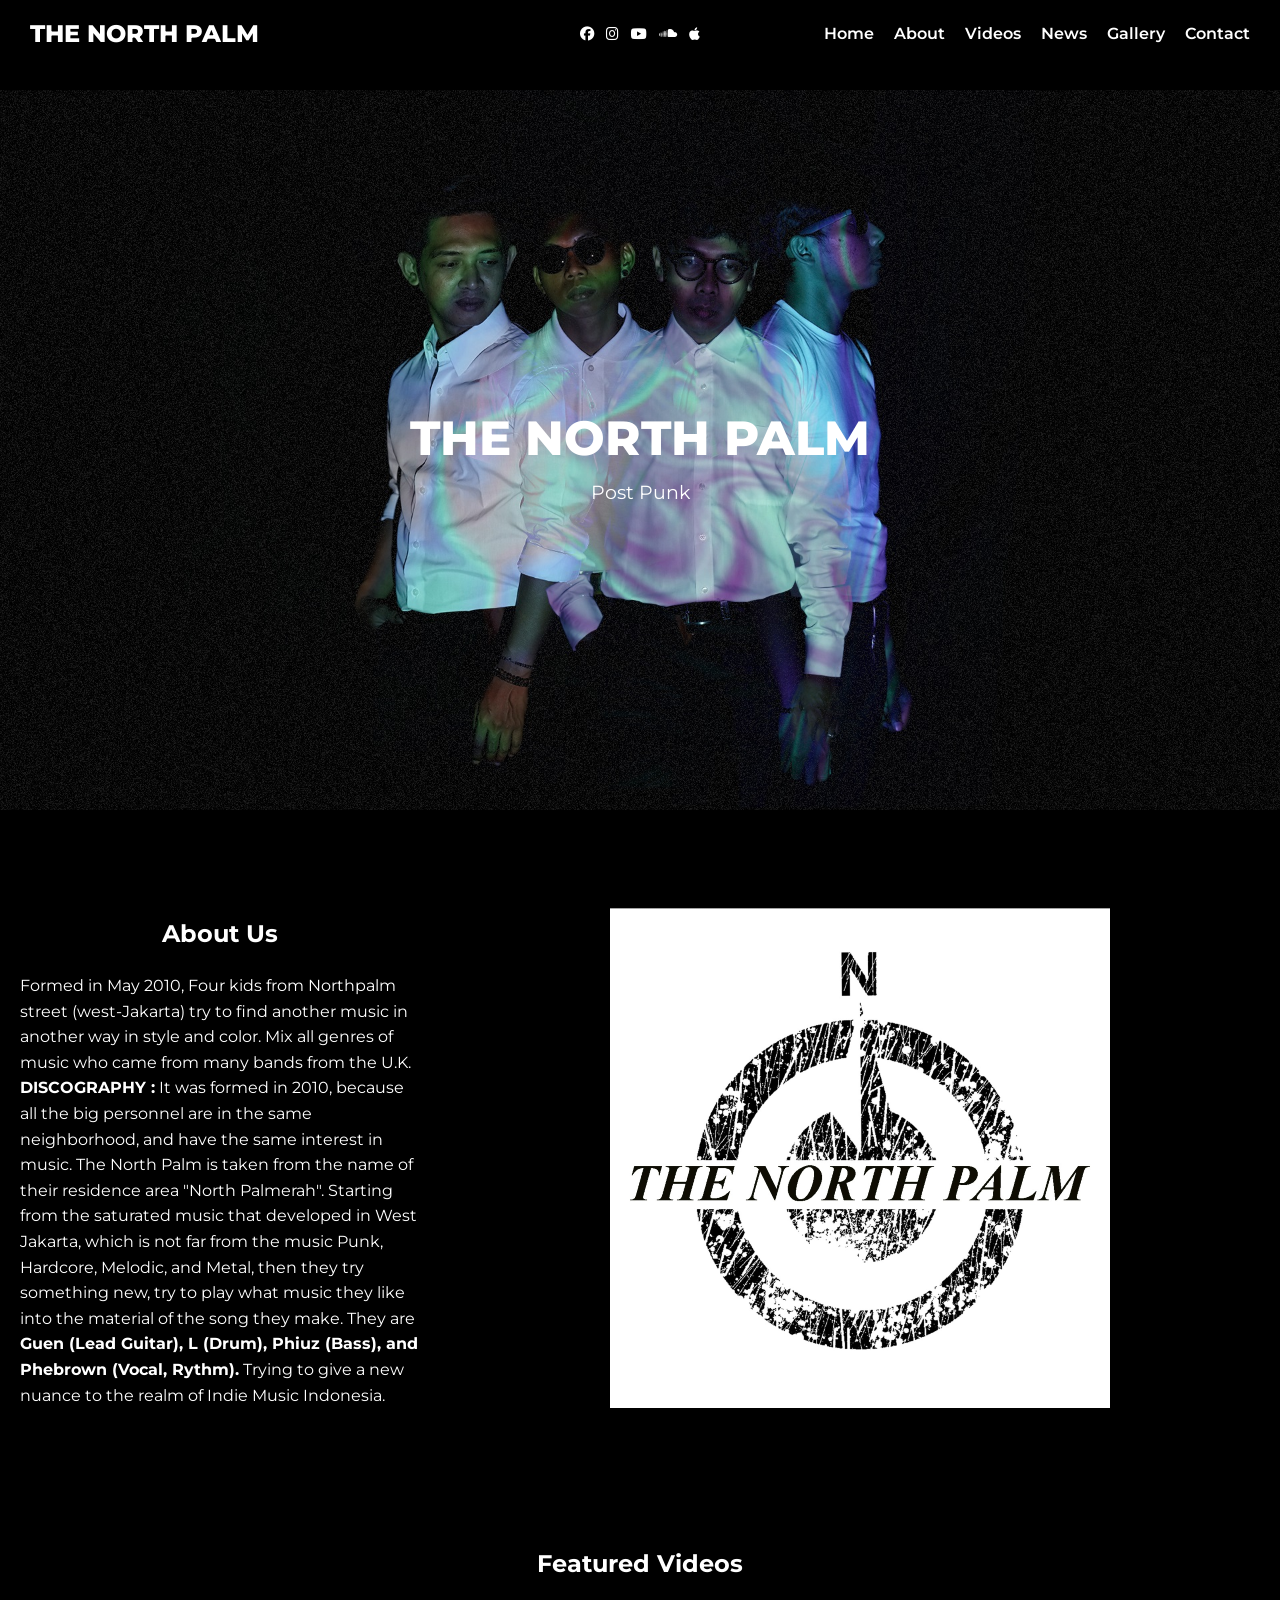
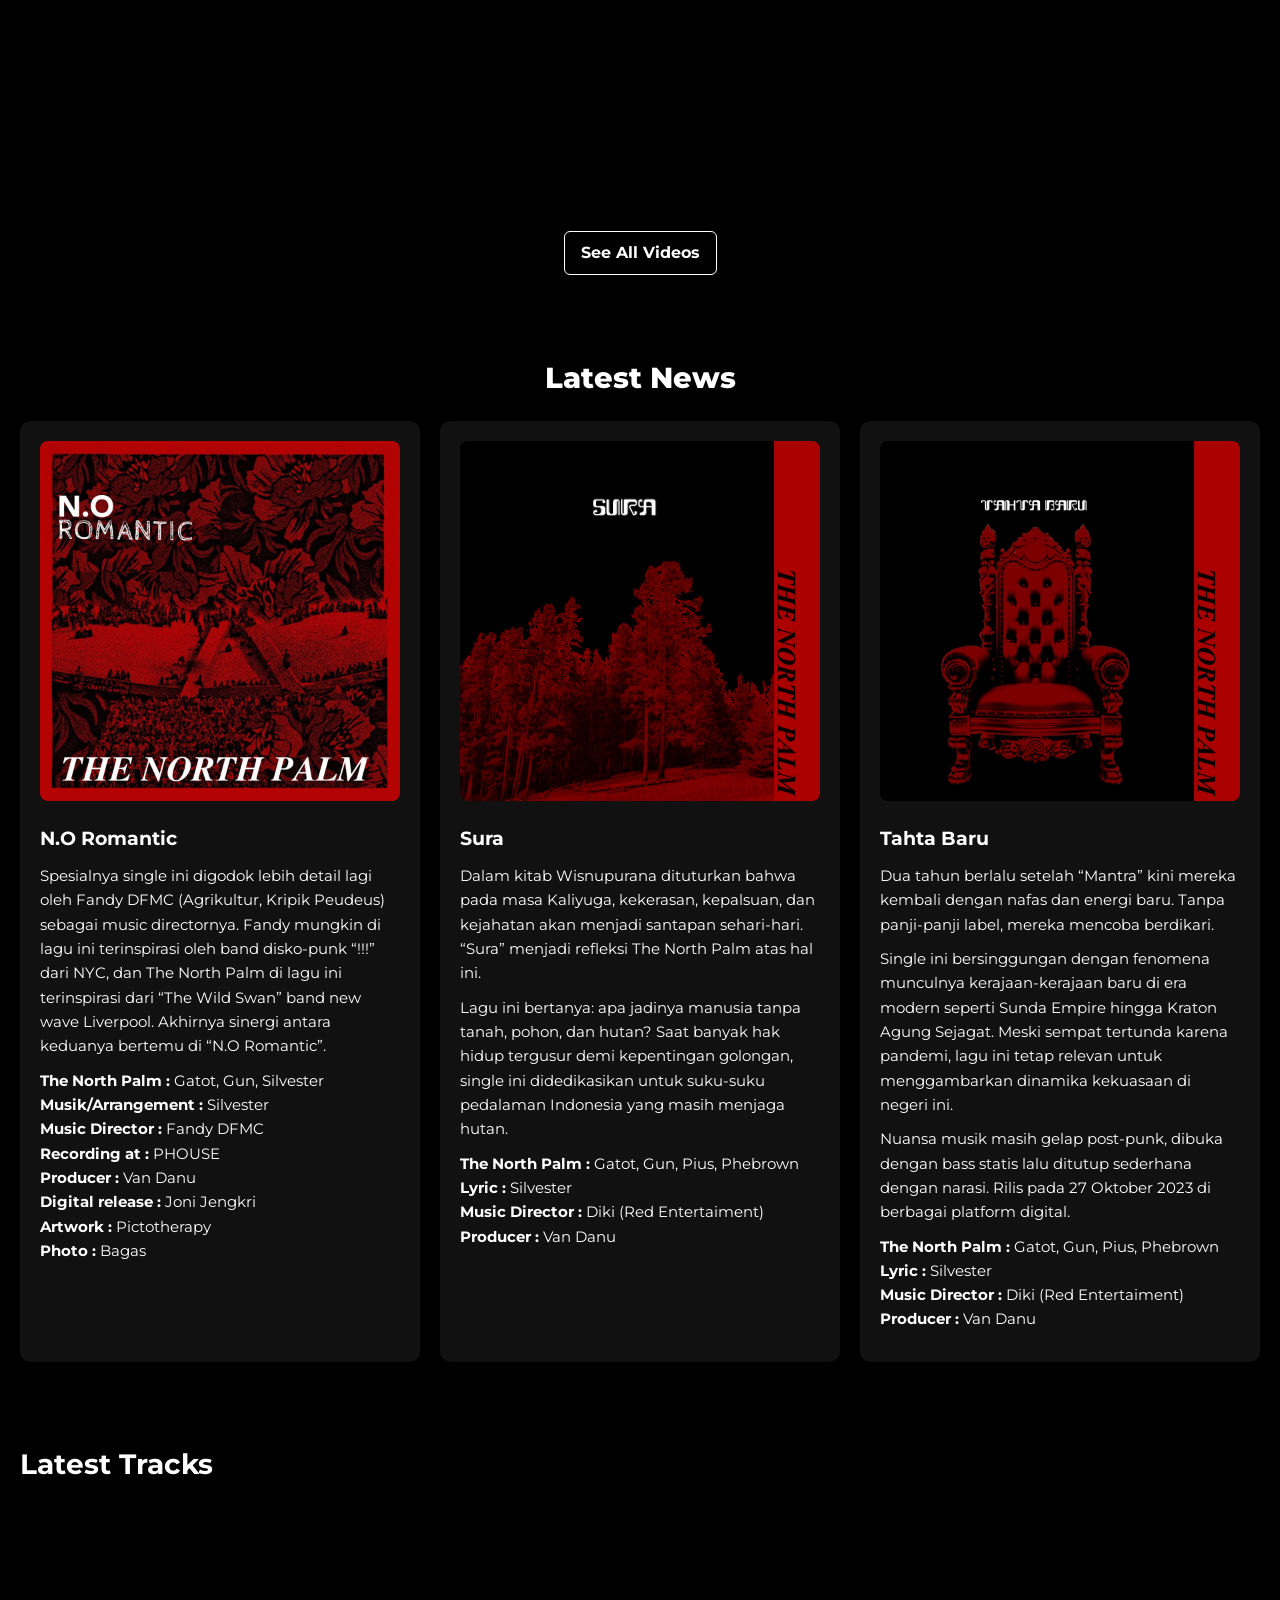
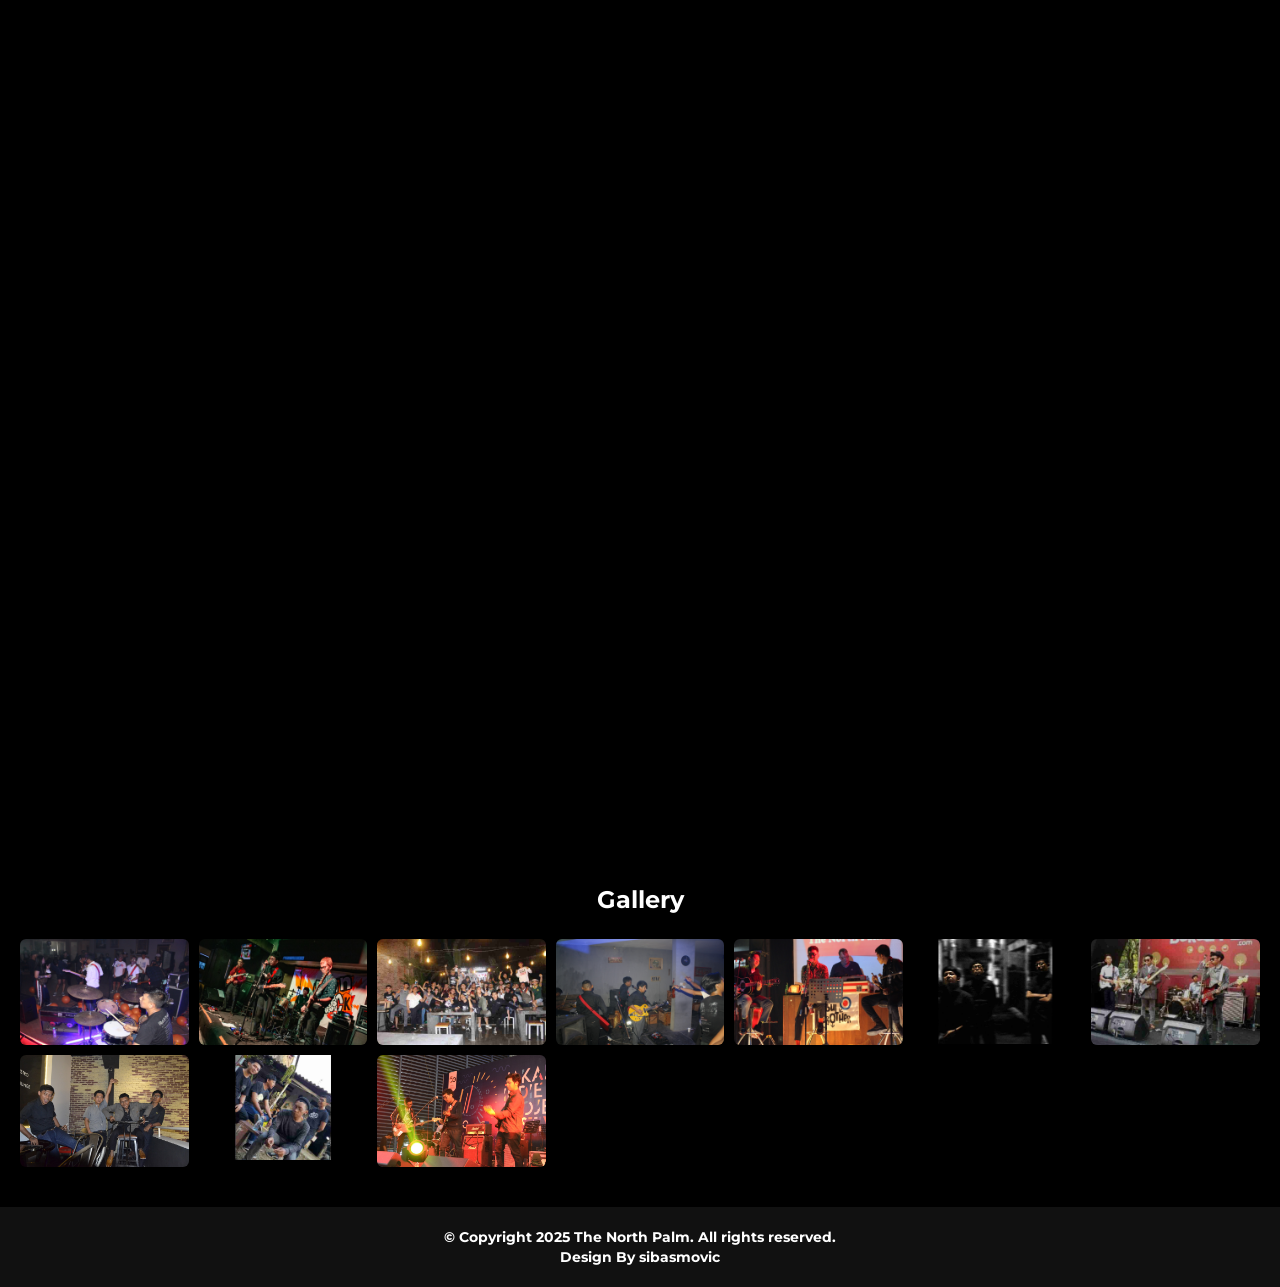
==== index.html @ 2c32a094 "Add files via upload" ====
<!DOCTYPE html>
<html lang="en">
<head>
  <meta charset="UTF-8" />
  <meta name="viewport" content="width=device-width, initial-scale=1.0" />
  <title>The North Palm</title>
  <link rel="icon" type="image/png" sizes="64x64" href="assets/img/logo_TNP_64x64.png">
  <link rel="stylesheet" href="style.css" />
  <link rel="preconnect" href="https://fonts.googleapis.com">
  <link href="https://fonts.googleapis.com/css2?family=Montserrat:wght@400;600;800&display=swap" rel="stylesheet">
  <link rel="stylesheet" href="https://cdnjs.cloudflare.com/ajax/libs/font-awesome/6.5.0/css/all.min.css">
  
  <!-- Web Analytics -->
  <script>
    window.va = window.va || function () { (window.vaq = window.vaq || []).push(arguments); };
  </script>
  <script defer src="/_vercel/insights/script.js"></script>
  
  <!-- SEO Meta Tags -->
  <title>The North Palm | Post-Punk Indie Band from Jakarta</title>
  <meta name="description" content="The North Palm adalah band post-punk indie dari Jakarta. Temukan musik, diskografi, berita, dan jadwal acara terbaru kami.">
  <meta name="keywords" content="The North Palm, band indie Jakarta, post punk Indonesia, musik indie Jakarta, band post punk">
  <meta name="author" content="The North Palm">

  <!-- Open Graph for Social Media -->
  <meta property="og:title" content="The North Palm | Post-Punk Indie Band from Jakarta">
  <meta property="og:description" content="Temukan musik, diskografi, berita, dan jadwal acara terbaru dari The North Palm.">
  <meta property="og:type" content="website">
  <meta property="og:url" content="https://thenorthpalm.vercel.app/">
  <meta property="og:image" content="https://thenorthpalm.vercel.app/THE-NORTH-PALM-2.jpg"> <!-- ganti dengan URL gambar cover -->

  <!-- Twitter Card -->
  <meta name="twitter:card" content="summary_large_image">
  <meta name="twitter:title" content="The North Palm | Post-Punk Indie Band from Jakarta">
  <meta name="twitter:description" content="Temukan musik, diskografi, berita, dan jadwal acara terbaru dari The North Palm.">
  <meta name="twitter:image" content="https://thenorthpalm.vercel.app/THE-NORTH-PALM-2.jpg"> <!-- ganti dengan URL gambar cover -->

  <!-- Schema Markup JSON-LD -->
  <script type="application/ld+json">
  {
    "@context": "https://schema.org",
    "@type": "MusicGroup",
    "name": "The North Palm",
    "url": "https://thenorthpalm.vercel.app/",
    "image": "https://thenorthpalm.vercel.app/your-band-image.jpg",
    "description": "The North Palm adalah band post-punk indie dari Jakarta.",
    "genre": ["Post-Punk", "Indie"],
    "foundingLocation": {
      "@type": "Place",
      "name": "Jakarta, Indonesia"
    },
    "sameAs": [
      "https://www.instagram.com/thenorthpalm", 
      "https://www.youtube.com/@thenorthpalm", 
      "https://open.spotify.com/artist/56vedDOclLEYhL9Sa5Rizo"
    ]
  }
  </script>

    <!-- Google Tag Manager -->
  <script>(function(w,d,s,l,i){w[l]=w[l]||[];w[l].push({'gtm.start':
  new Date().getTime(),event:'gtm.js'});var f=d.getElementsByTagName(s)[0],
  j=d.createElement(s),dl=l!='dataLayer'?'&l='+l:'';j.async=true;j.src=
  'https://www.googletagmanager.com/gtm.js?id='+i+dl;f.parentNode.insertBefore(j,f);
  })(window,document,'script','dataLayer','GTM-5WSSCVR7');</script>
  <!-- End Google Tag Manager -->

</head>

<body>
    <!-- Google Tag Manager (noscript) -->
  <noscript><iframe src="https://www.googletagmanager.com/ns.html?id=GTM-5WSSCVR7"
  height="0" width="0" style="display:none;visibility:hidden"></iframe></noscript>
  <!-- End Google Tag Manager (noscript) -->
   
    <!-- HEADER -->
  <header>
    <div class="logo">THE NORTH PALM</div>

    <div class="socials">
      <a href="https://www.facebook.com/thenorthpalm/" target="_blank"><i class="fab fa-facebook"></i></a>
      <a href="https://www.instagram.com/thenorthpalm/" target="_blank"><i class="fab fa-instagram"></i></a>
      <a href="https://www.youtube.com/@thenorthpalmofficial1372/videos" target="_blank"><i class="fab fa-youtube"></i></a>
      <a href="https://soundcloud.com/thenorthpalm" target="_blank"><i class="fab fa-soundcloud"></i></a>
      <a href="https://music.apple.com/us/artist/the-north-palm/1245611151" target="_blank"><i class="fab fa-apple"></i></a>
    </div>

    <nav id="navbar">
      <ul>
        <li><a href="#hero">Home</a></li>
        <li><a href="#about">About</a></li>
        <li><a href="#videos">Videos</a></li>
        <li><a href="#news">News</a></li>
        <li><a href="#gallery">Gallery</a></li>
        <li><a href="https://wa.me/6281818972010?text=Halo%2C%20saya%20tertarik%20untuk%20kerjasama%20bisnis%20dengan%20Band%20The%20North%20Palm." target="_blank">Contact</a></li>
      </ul>
    </nav>

    <!-- Hamburger -->
    <div id="menu-toggle" class="menu-toggle">
      <i class="fas fa-bars"></i>
    </div>
  </header>

  <!-- HERO -->
  <section id="hero" class="hero">
    <img src="assets/img/THE-NORTH-PALM-2.jpg" alt="The North Palm" />
    <div class="hero-text">
      <h1>THE NORTH PALM</h1>
      <p>Post Punk</p>
    </div>
  </section>

  <!-- ABOUT -->
  <section id="about" class="about">
    <div class="about-text">
      <h2>About Us</h2>
      <p>Formed in May 2010, Four kids from Northpalm street (west-Jakarta) try to find another music in another way in style and color. Mix all genres of music who came from many bands from the U.K.</p>
      
      <p>
        <b>DISCOGRAPHY :</b> It was formed in 2010, because all the big personnel are in the same neighborhood, and have the same interest in music. 
        The North Palm is taken from the name of their residence area "North Palmerah". 
        Starting from the saturated music that developed in West Jakarta, which is not far from the music Punk, Hardcore, Melodic, and Metal, then they try something new, try to play what music they like into the material of the song they make. 
        They are <b>Guen (Lead Guitar), L (Drum), Phiuz (Bass), and Phebrown (Vocal, Rythm).</b>
        Trying to give a new nuance to the realm of Indie Music Indonesia. 
      </p>
    </div>
    <div class="about-img">
      <img src="assets/img/Logo The North Palm - Putih 800x500.webp" alt="About The North Palm" />
    </div>
  </section>

  <!-- VIDEOS -->
  <section id="videos" class="featured-video">
    <h2>Featured Videos</h2>
    <div class="video-grid">
      <div class="video-card">
        <iframe src="https://www.youtube.com/embed/-ku0nS68My8" frameborder="0" allowfullscreen></iframe>
      </div>
      <div class="video-card">
        <iframe src="https://www.youtube.com/embed/xIK7seHttJY" frameborder="0" allowfullscreen></iframe>
      </div>
      <div class="video-card">
        <iframe src="https://www.youtube.com/embed/o6vrI1f4Mpc" frameborder="0" allowfullscreen></iframe>
      </div>
    </div>    

      <a href="https://www.youtube.com/@thenorthpalmofficial1372/videos" 
        class="see-all-videos" target="_blank">
        See All Videos
      </a>
  </section>

  <!-- NEWS -->
  <section id="news" class="news">
    <h2>Latest News</h2>
    <div class="news-cards">
      <div class="card">
        <img src="assets/img/N.O_Romantic.jpeg" alt="N.O Romantic" />
        <h3>N.O Romantic</h3>

        <p>
          Spesialnya single ini digodok lebih detail lagi oleh Fandy DFMC 
          (Agrikultur, Kripik Peudeus) sebagai music directornya. 
          Fandy mungkin di lagu ini terinspirasi oleh band disko-punk “!!!” dari NYC, 
          dan The North Palm di lagu ini terinspirasi dari “The Wild Swan” 
          band new wave Liverpool. 
          Akhirnya sinergi antara keduanya bertemu di “N.O Romantic”.
        </p>

        <p><b>The North Palm :</b> Gatot, Gun, Silvester<br>
        <b>Musik/Arrangement :</b> Silvester<br>
        <b>Music Director :</b> Fandy DFMC<br>
        <b>Recording at :</b> PHOUSE<br>
        <b>Producer :</b> Van Danu<br>
        <b>Digital release :</b> Joni Jengkri<br>
        <b>Artwork :</b> Pictotherapy<br>
        <b>Photo :</b> Bagas</p>
      </div>



      <div class="card">
        <img src="assets/img/Sura.jpeg" alt="Sura">
        <h3>Sura</h3>
        <p>Dalam kitab Wisnupurana dituturkan bahwa pada masa Kaliyuga, 
        kekerasan, kepalsuan, dan kejahatan akan menjadi santapan sehari-hari. 
        “Sura” menjadi refleksi The North Palm atas hal ini.</p>
        <p>Lagu ini bertanya: apa jadinya manusia tanpa tanah, pohon, dan hutan? 
        Saat banyak hak hidup tergusur demi kepentingan golongan, 
        single ini didedikasikan untuk suku-suku pedalaman Indonesia 
        yang masih menjaga hutan.</p>
        <p><b>The North Palm :</b> Gatot, Gun, Pius, Phebrown<br>
        <b>Lyric :</b> Silvester<br>
        <b>Music Director :</b> Diki (Red Entertaiment)<br>
        <b>Producer :</b> Van Danu</p>
      </div>

      <div class="card">
        <img src="assets/img/Tahta_Baru.jpeg" alt="Tahta Baru">
        <h3>Tahta Baru</h3>
        <p>Dua tahun berlalu setelah “Mantra” kini mereka kembali dengan nafas dan energi baru. 
        Tanpa panji-panji label, mereka mencoba berdikari.</p>
        <p>Single ini bersinggungan dengan fenomena munculnya kerajaan-kerajaan baru 
        di era modern seperti Sunda Empire hingga Kraton Agung Sejagat. 
        Meski sempat tertunda karena pandemi, lagu ini tetap relevan 
        untuk menggambarkan dinamika kekuasaan di negeri ini.</p>
        <p>Nuansa musik masih gelap post-punk, dibuka dengan bass statis 
        lalu ditutup sederhana dengan narasi. 
        Rilis pada 27 Oktober 2023 di berbagai platform digital.</p>
        <p><b>The North Palm :</b> Gatot, Gun, Pius, Phebrown<br>
        <b>Lyric :</b> Silvester<br>
        <b>Music Director :</b> Diki (Red Entertaiment)<br>
        <b>Producer :</b> Van Danu</p>
      </div>
    </div>
  </section>

    <section class="music">
    <h2>Latest Tracks</h2>
    <iframe 
      data-testid="embed-iframe" style="border-radius:12px" 
      src="https://open.spotify.com/embed/artist/56vedDOclLEYhL9Sa5Rizo?utm_source=generator&theme=0" 
      width="100%" height="352" frameBorder="0" 
      allowfullscreen="" allow="autoplay; clipboard-write; encrypted-media; fullscreen; 
      picture-in-picture" loading="lazy">
    </iframe>
    <iframe 
      data-testid="embed-iframe" style="border-radius:12px" src="https://open.spotify.com/embed/track/0tMmHhObI7O0ipIa0Qod5c?utm_source=generator" 
      width="100%" height="152" frameBorder="0" 
      allowfullscreen="" allow="autoplay; clipboard-write; encrypted-media; fullscreen; 
      picture-in-picture" loading="lazy">
    </iframe>
    <iframe width="100%" height="150" scrolling="no" frameborder="no" 
      src="https://w.soundcloud.com/player/?url=https%3A//api.soundcloud.com/tracks/soundcloud%253Atracks%253A285376936&color=%23ff5500"></iframe>
    <iframe width="100%" height="150" scrolling="no" frameborder="no" 
      src="https://w.soundcloud.com/player/?url=https%3A//api.soundcloud.com/tracks/soundcloud%253Atracks%253A285373736&color=%23ff5500&"></iframe>
  </section>

  <!-- GALLERY -->
  <section id="gallery" class="gallery">
    <h2>Gallery</h2>
    <div class="gallery-grid">
      <img src="assets/img/ORANGE_POP_(06.08.2022)_800x500.jpg" alt="">
      <img src="assets/img/Treehaus_Kemang_27.10.2024_800x500.jpg" alt="">
      <img src="assets/img/IMG_0355_800x500.JPG" alt="">
      <img src="assets/img/IMG_0527_800x500.jpg" alt="">
      <img src="assets/img/IMG_6174_800x500.jpg" alt="">
      <img src="assets/img/resize_TNP_NEWS_1.jpeg" alt="">
      <img src="assets/img/Tnp_1_resize.jpeg" alt="">
      <img src="assets/img/Tnp_2.jpeg" alt="">
      <img src="assets/img/Tnp_3_resize.jpeg" alt="">
      <img src="assets/img/Tnp_4.jpeg" alt="">
    </div>
  </section>

  <!-- Footer Section -->
  <footer class="site-footer">
    <p>© Copyright 2025 The North Palm. All rights reserved.</p>
    <p>Design By <a href="https://www.instagram.com/bagasadesetyo_/" target="_blank">sibasmovic</a></p>
  </footer>
  
  <script src="script.js"></script>
</body>
</html>
---- style.css ----
/* RESET */
* { margin: 0; padding: 0; box-sizing: border-box; }
body { 
  font-family: 'Montserrat', sans-serif; 
  background: #000; 
  color: #fff; 
  line-height: 1.6; 
  padding-top: 90px; 
}
a { text-decoration: none; color: inherit; }

/* HEADER */
header {
  position: fixed;
  top: 0; left: 0;
  width: 100%;
  background: rgba(0,0,0,0.95);
  z-index: 1000;
  padding: 15px 30px;
  box-sizing: border-box;
}
.logo {
  font-size: 1.5rem;
  font-weight: 800;
  text-transform: uppercase;
}
.socials a { color: #fff; font-size: 0.9rem; }
nav ul { list-style: none; margin: 0; padding: 0; }
nav a { color: #fff; font-weight: 600; }
.menu-toggle {
  display: none;
  font-size: 1.8rem;
  cursor: pointer;
  color: #fff;
}

/* DESKTOP */
@media (min-width: 769px) {
  header {
    display: grid;
    grid-template-columns: 1fr auto 1fr;
    align-items: center;
  }
  .logo { justify-self: start; }
  .socials { justify-self: center; display: flex; gap: 12px; }
  nav { justify-self: end; }
  nav ul { display: flex; gap: 20px; }
  .menu-toggle { display: none; }
}

/* MOBILE */
@media (max-width: 768px) {
  header {
    display: flex;
    flex-wrap: wrap;
    align-items: center;
  }
  .logo { flex: 1; font-size: 1.3rem; }
  .menu-toggle { display: block; margin-left: auto; }
  .socials {
    order: 2;
    width: 100%;
    display: flex;
    justify-content: center;
    gap: 10px;
    margin-top: 8px;
  }
  nav {
    display: none;
    order: 3;
    width: 100%;
    background: #000;
    padding: 12px 0;
    text-align: center;
  }
  nav.active { display: block; }
  nav ul { display: flex; flex-direction: column; gap: 12px; }
  nav ul li a { padding: 8px 0; font-size: 1.1rem; font-weight: bold; }
}

/* HERO */
.hero { position: relative; }
.hero img { width: 100%; height: auto; max-height: 80vh; object-fit: cover; }
.hero-text {
  position: absolute; 
  top: 50%; left: 50%; 
  transform: translate(-50%, -50%);
  text-align: center; 
  color:#fff;
}
.hero-text h1 { font-size: clamp(1.8rem, 5vw, 3rem); font-weight: 800; }
.hero-text p { font-size: clamp(1rem, 3vw, 1.2rem); }

/* ABOUT */
.about { display: flex; align-items: center; gap: 40px; padding: 90px 20px; }
.about-text { flex: 1; }
.about-text h2 { text-align: center; margin-bottom: 20px; }
.about-img img { width: 100%; border-radius: 10px; }

/* VIDEOS */
.featured-video { padding: 40px 20px; text-align: center; }
.featured-video h2 { margin-bottom: 20px; }
.video-grid { 
  display: grid; 
  grid-template-columns: repeat(auto-fit, minmax(280px, 1fr)); 
  gap: 20px; 
}
.video-card iframe { width: 100%; height: 200px; border-radius: 8px; }

/* Button "See All Videos" */
.see-all-videos {
  display: inline-block;
  margin-top: 20px;
  padding: 8px 16px;
  border: 1px solid #fff;
  border-radius: 6px;
  font-weight: bold;
  transition: 0.3s;
  text-align: center;
}

.see-all-videos:hover {
  background: #fff;
  color: #000;
}

/* Mobile adjust */
@media (max-width: 768px) {
  .see-all-videos {
    display: block;
    width: 80%;          /* lebih lebar di mobile */
    margin: 20px auto 0; /* center button */
    padding: 12px 0;     /* tinggi lebih enak */
    font-size: 1rem;
  }
}


/* NEWS */
/* Latest News */
.news {
  padding: 40px 20px;
}

.news h2 {
  text-align: center;
  margin-bottom: 20px;
  font-size: 1.8rem;
  font-weight: 800;
}

.news-cards {
  display: grid;
  grid-template-columns: repeat(auto-fit, minmax(280px, 1fr));
  gap: 20px;
}

.card {
  background: #111;
  border-radius: 10px;
  overflow: hidden;
  padding: 20px;
}

.card img {
  width: 100%;
  height: auto;
  border-radius: 8px;
  margin-bottom: 15px;
}

/* judul berita */
.card h3 {
  font-size: 1.2rem;
  font-weight: 700;
  margin-bottom: 10px;
}

/* paragraf press release */
.card p {
  margin-bottom: 10px;  /* atur jarak antar paragraf */
  font-size: 0.95rem;
  line-height: 1.6;
}



/* ============================= */
/* MUSIC */
/* ============================= */
.music {
  padding: 40px 20px;
}

.music h2 {
  font-size: 28px;
  margin-bottom: 20px;
}

.music iframe {
  margin-bottom: 15px; /* Beri jarak antar iframe */
}


/* GALLERY */
.gallery { padding: 40px 20px; text-align: center; }
.gallery h2 { margin-bottom: 20px; }
.gallery-grid { 
  display: grid; 
  grid-template-columns: repeat(auto-fit, minmax(150px, 1fr)); 
  gap: 10px; 
}
.gallery-grid img { width: 100%; border-radius: 6px; }

/* FOOTER */
.site-footer {
  background: #111;
  text-align: center;
  padding: 20px;
  font-weight: bold;
  color: #fff;
  font-size: 0.9rem;
  line-height: 1.4;
}

.site-footer a {
  color: #fff;
}

.site-footer a:hover {
  color: #1db954;
}

/* ============================= */
/* RESPONSIVE ADJUSTMENTS */
/* ============================= */
/* Untuk tablet dan mobile */
@media (max-width: 991px) {
  /* Sesuaikan margin-top hero untuk mobile agar tidak tercrop */
  .hero {
    margin-top: 70px; /* Sesuaikan dengan tinggi header mobile */
  }

  #header .container {
    flex-wrap: wrap; /* Izinkan item header untuk wrap */
  }

  #header .logo {
    font-size: 24px; /* Ukuran logo lebih kecil di mobile */
  }

  .navbar {
    width: 100%; /* Navbar mengambil lebar penuh saat mobile */
  }

  /* Sembunyikan menu desktop dan tampilkan hamburger */
  .navbar ul {
    display: none;
  }

  /* Tampilkan menu mobile saat aktif */
  .navbar-mobile ul {
    flex-direction: column;
    align-items: flex-start;
    gap: 10px;
  }

  .navbar-mobile a {
    width: 100%; /* Link mengambil lebar penuh */
  }

  .about {
    flex-direction: column;
    padding: 30px 20px;
    text-align: center;
  }

  .about-text, .about-img {
    flex: none; /* Hapus flex basis agar tidak ada pembagian ruang yang kaku */
    width: 100%;
  }

  .video-grid, .news-cards, .gallery-grid {
    grid-template-columns: repeat(auto-fit, minmax(250px, 1fr)); /* Kolom lebih sedikit atau lebih kecil */
  }

  .gallery-grid img {
    height: 120px; /* Tinggi gambar galeri lebih kecil di mobile */
  }
}

/* Untuk mobile kecil */
@media (max-width: 480px) {
  .hero {
    margin-top: 60px; /* Sesuaikan lagi untuk header yang mungkin lebih kecil */
  }

  .hero-text h1 {
    font-size: 1.5rem;
  }

  .hero-text p {
    font-size: 0.9rem;
  }

  .about {
    padding: 20px 10px;
  }

  .video-card iframe {
    height: 180px;
  }

  .news h2, .featured-video h2, .music h2, .gallery h2 {
    font-size: 24px;
  }

  .card h3 {
    font-size: 16px;
  }

  .card p {
    font-size: 13px;
  }

  .gallery-grid {
    grid-template-columns: repeat(auto-fit, minmax(100px, 1fr)); /* Lebih banyak kolom kecil */
  }

    /* Gallery mobile fix */
  @media (max-width: 768px) {
    .gallery-grid {
      grid-template-columns: 1fr; /* hanya 1 kolom */
    }

    .gallery-grid img {
      width: 100%;
      height: auto;        /* jaga rasio asli, tidak lonjong */
      display: block;
      border-radius: 6px;
    }
  }


  .site-footer {
    font-size: 0.8rem;
  }
}
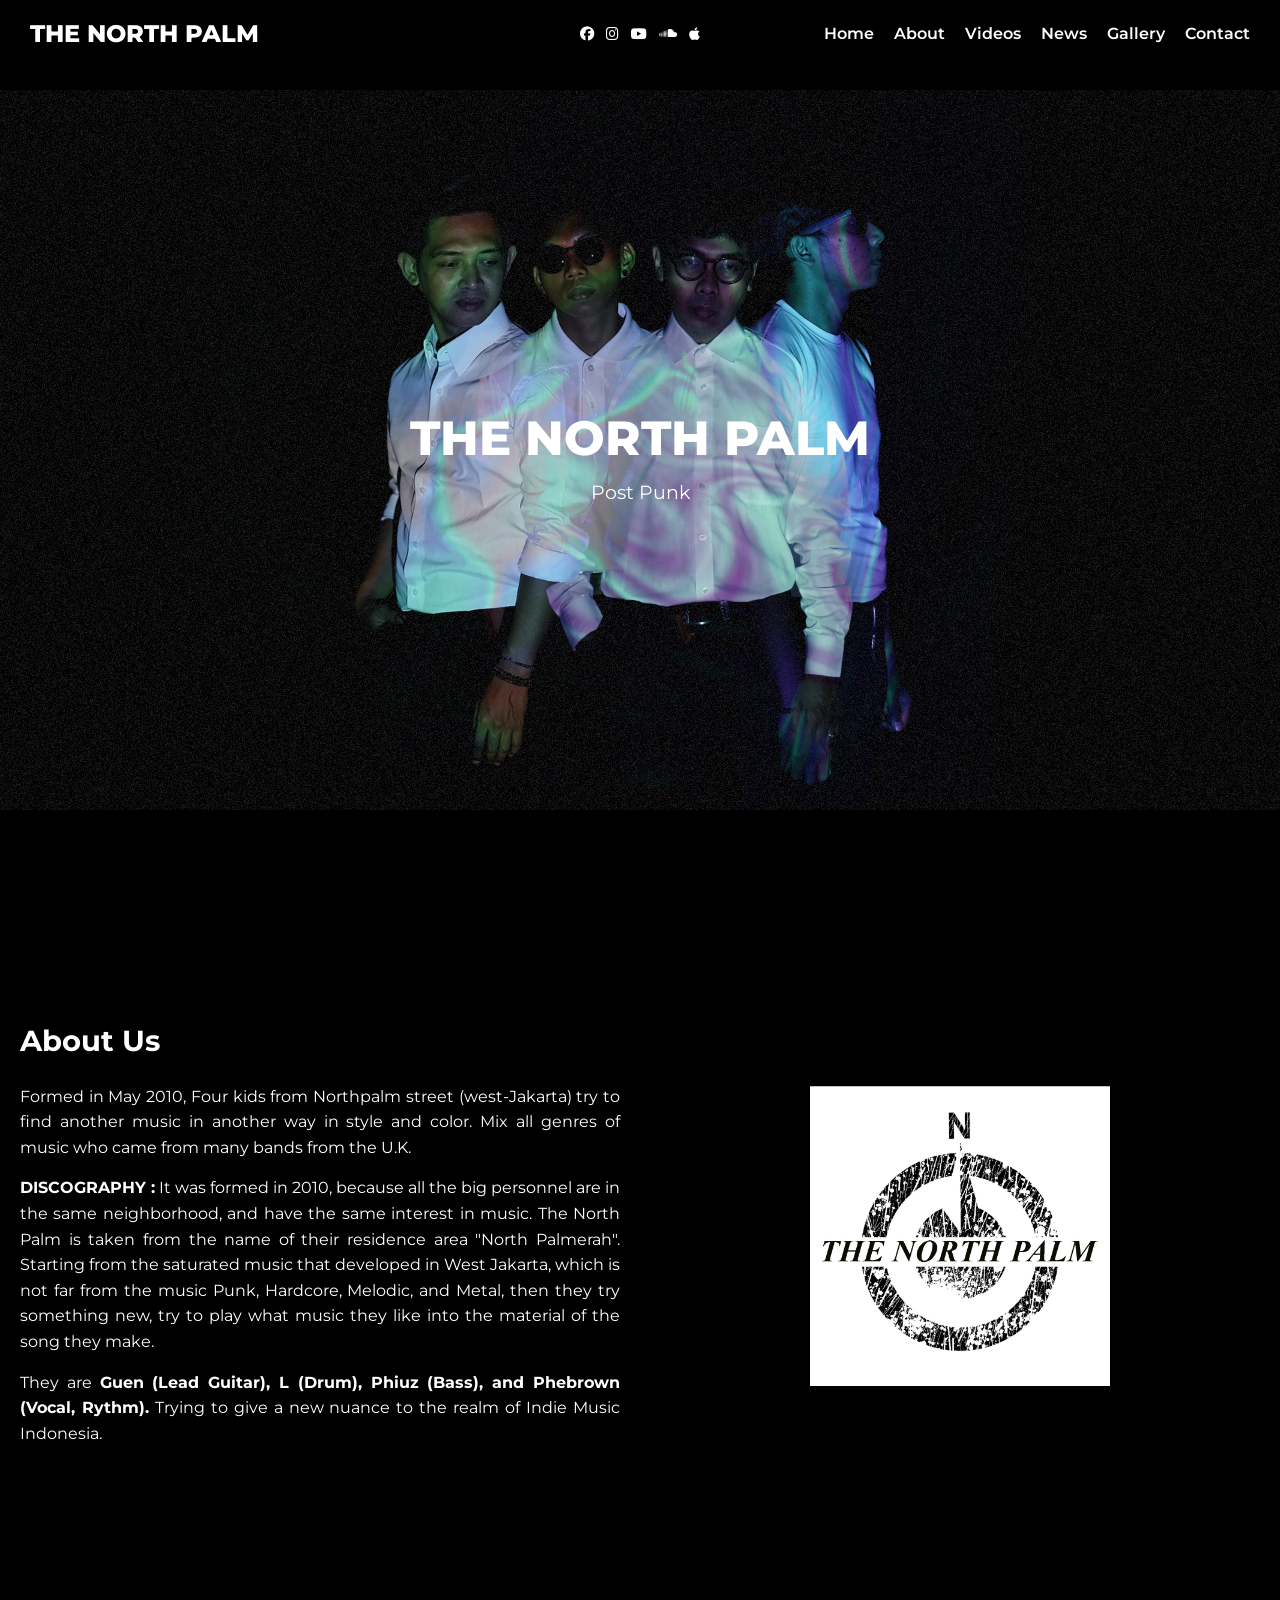
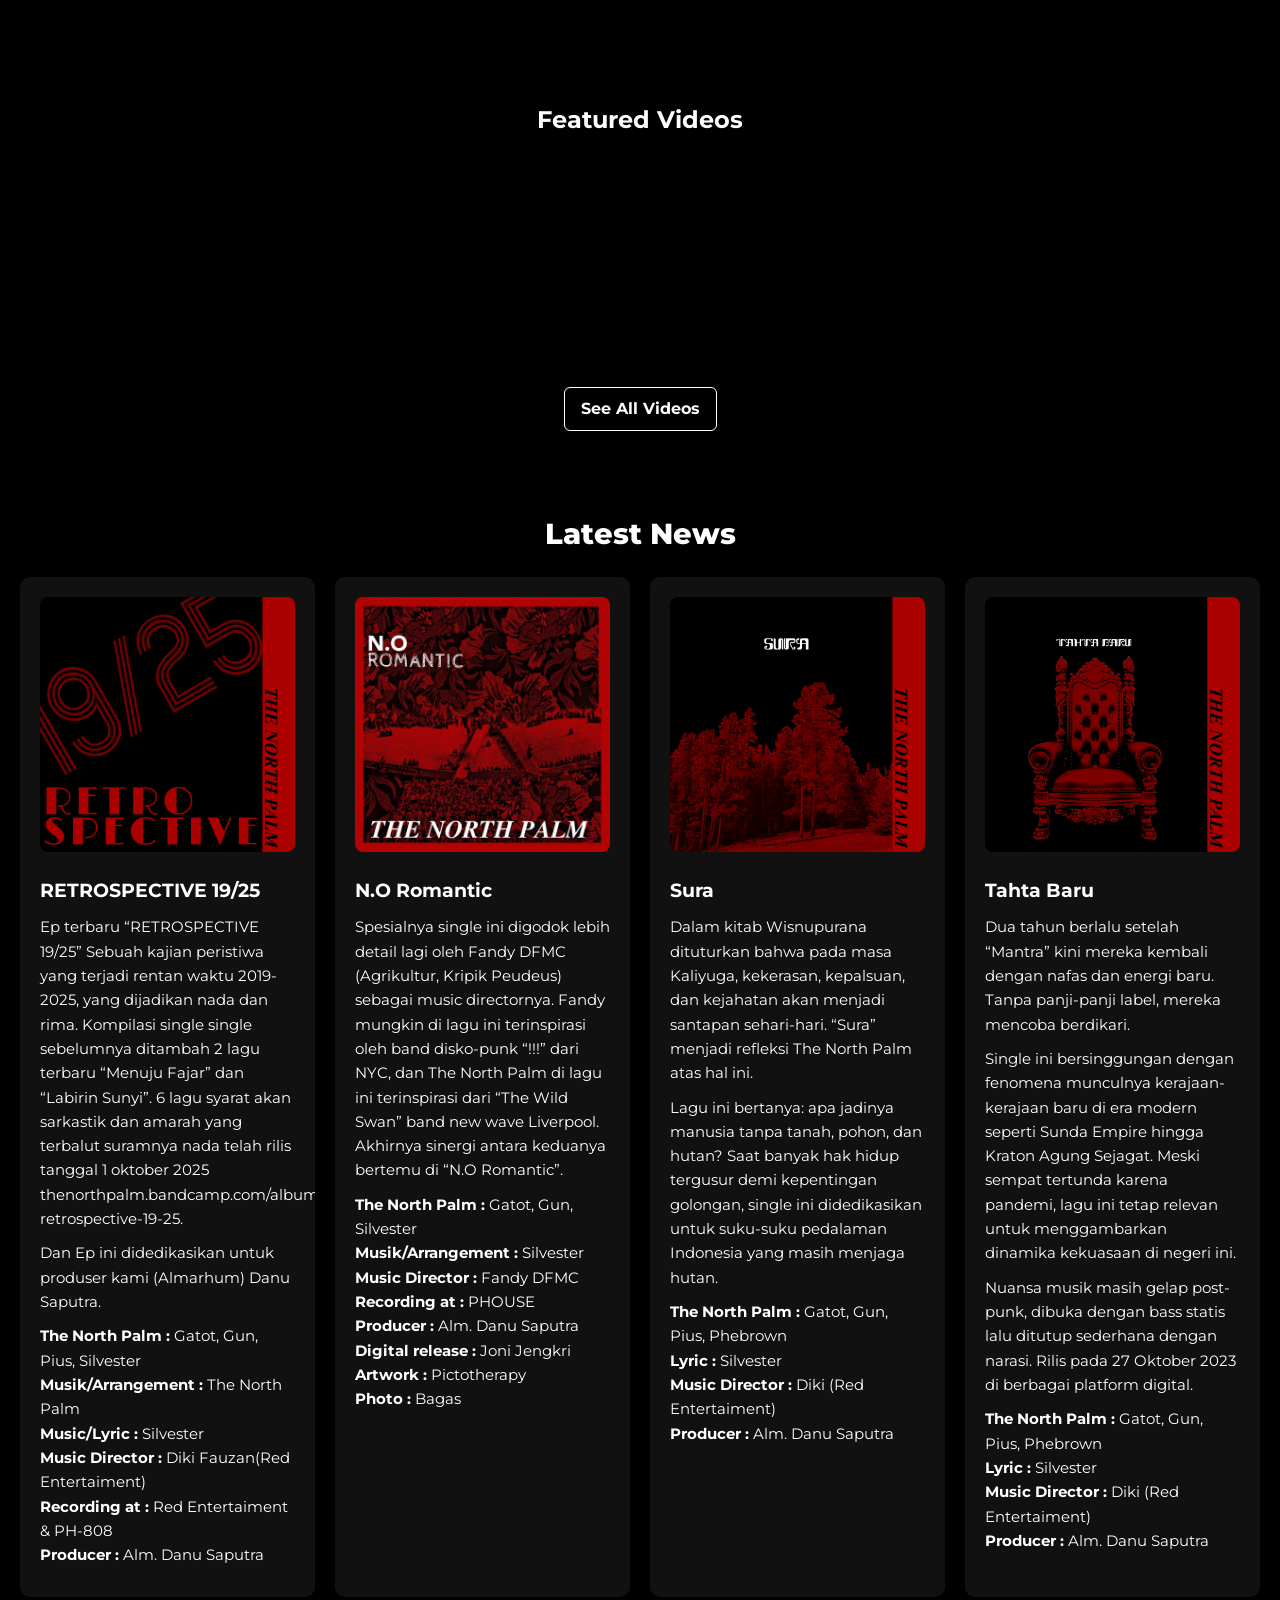
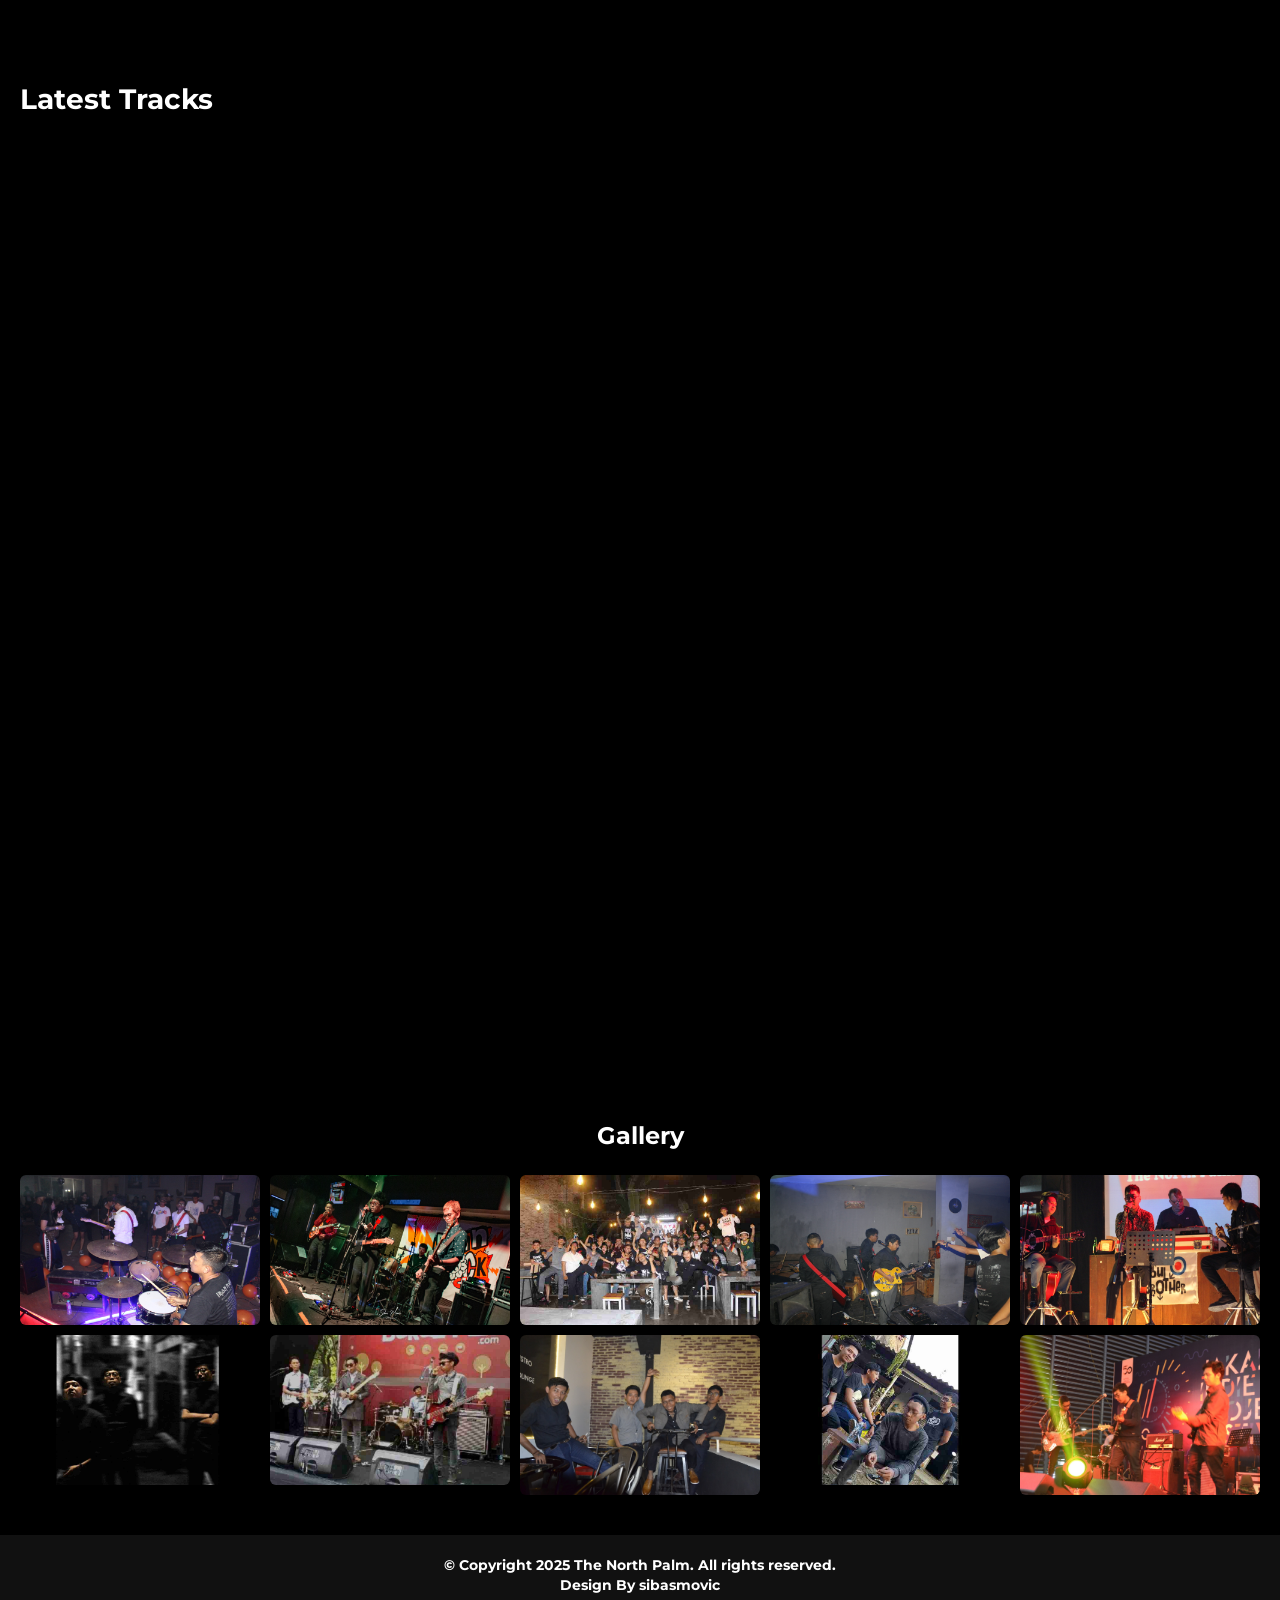
==== commit 87ee2b61: "Add files via upload" ====
--- a/index.html
+++ b/index.html
@@ -9,7 +9,7 @@
   <link rel="preconnect" href="https://fonts.googleapis.com">
   <link href="https://fonts.googleapis.com/css2?family=Montserrat:wght@400;600;800&display=swap" rel="stylesheet">
   <link rel="stylesheet" href="https://cdnjs.cloudflare.com/ajax/libs/font-awesome/6.5.0/css/all.min.css">
-  
+
   <!-- Web Analytics -->
   <script>
     window.va = window.va || function () { (window.vaq = window.vaq || []).push(arguments); };
@@ -63,6 +63,16 @@
   j=d.createElement(s),dl=l!='dataLayer'?'&l='+l:'';j.async=true;j.src=
   'https://www.googletagmanager.com/gtm.js?id='+i+dl;f.parentNode.insertBefore(j,f);
   })(window,document,'script','dataLayer','GTM-5WSSCVR7');</script>
+
+  <!-- Google tag (gtag.js) -->
+  <script async src="https://www.googletagmanager.com/gtag/js?id=G-S6M67JBSZM"></script>
+  <script>
+    window.dataLayer = window.dataLayer || [];
+    function gtag(){dataLayer.push(arguments);}
+    gtag('js', new Date());
+
+    gtag('config', 'G-S6M67JBSZM');
+  </script>
   <!-- End Google Tag Manager -->
 
 </head>
@@ -116,19 +126,15 @@
     <div class="about-text">
       <h2>About Us</h2>
       <p>Formed in May 2010, Four kids from Northpalm street (west-Jakarta) try to find another music in another way in style and color. Mix all genres of music who came from many bands from the U.K.</p>
-      
-      <p>
-        <b>DISCOGRAPHY :</b> It was formed in 2010, because all the big personnel are in the same neighborhood, and have the same interest in music. 
-        The North Palm is taken from the name of their residence area "North Palmerah". 
-        Starting from the saturated music that developed in West Jakarta, which is not far from the music Punk, Hardcore, Melodic, and Metal, then they try something new, try to play what music they like into the material of the song they make. 
-        They are <b>Guen (Lead Guitar), L (Drum), Phiuz (Bass), and Phebrown (Vocal, Rythm).</b>
-        Trying to give a new nuance to the realm of Indie Music Indonesia. 
-      </p>
-    </div>
-    <div class="about-img">
-      <img src="assets/img/Logo The North Palm - Putih 800x500.webp" alt="About The North Palm" />
-    </div>
-  </section>
+      <p><b>DISCOGRAPHY :</b> It was formed in 2010, because all the big personnel are in the same neighborhood, and have the same interest in music. The North Palm is taken from the name of their residence area "North Palmerah". Starting from the saturated music that developed in West Jakarta, which is not far from the music Punk, Hardcore, Melodic, and Metal, then they try something new, try to play what music they like into the material of the song they make.</p>
+      <p>They are <b>Guen (Lead Guitar), L (Drum), Phiuz (Bass), and Phebrown (Vocal, Rythm).</b> Trying to give a new nuance to the realm of Indie Music Indonesia.</p>
+    </div>
+
+    <div class="about-logo">
+      <img src="assets/img/Logo The North Palm - Putih 800x500.webp" alt="The North Palm Logo">
+    </div>
+  </section>
+
 
   <!-- VIDEOS -->
   <section id="videos" class="featured-video">
@@ -155,6 +161,30 @@
   <section id="news" class="news">
     <h2>Latest News</h2>
     <div class="news-cards">
+      
+      <div class="card">
+        <img src="assets/img/19_25.jpeg" alt="RETROSPECTIVE 19/25" />
+        <h3>RETROSPECTIVE 19/25</h3>
+
+        <p>
+          Ep terbaru
+          “RETROSPECTIVE 19/25”
+          Sebuah kajian peristiwa yang terjadi  rentan waktu 2019-2025, yang  dijadikan nada dan rima. 
+          Kompilasi single single sebelumnya ditambah 2 lagu terbaru “Menuju Fajar” dan “Labirin Sunyi”. 
+          6 lagu syarat akan sarkastik dan amarah yang terbalut suramnya nada telah rilis tanggal 1 oktober 2025 
+          thenorthpalm.bandcamp.com/album/
+          retrospective-19-25. 
+        </p>
+        <p>Dan Ep ini didedikasikan untuk  produser kami (Almarhum) Danu Saputra. </p>
+
+        <p><b>The North Palm :</b> Gatot, Gun, Pius, Silvester<br>
+        <b>Musik/Arrangement :</b> The North Palm<br>
+        <b>Music/Lyric :</b> Silvester<br>
+        <b>Music Director :</b> Diki Fauzan(Red Entertaiment)<br>
+        <b>Recording at :</b> Red Entertaiment & PH-808<br>
+        <b>Producer :</b> Alm. Danu Saputra<br>
+      </div>
+      
       <div class="card">
         <img src="assets/img/N.O_Romantic.jpeg" alt="N.O Romantic" />
         <h3>N.O Romantic</h3>
@@ -172,28 +202,28 @@
         <b>Musik/Arrangement :</b> Silvester<br>
         <b>Music Director :</b> Fandy DFMC<br>
         <b>Recording at :</b> PHOUSE<br>
-        <b>Producer :</b> Van Danu<br>
+        <b>Producer :</b> Alm. Danu Saputra<br>
         <b>Digital release :</b> Joni Jengkri<br>
         <b>Artwork :</b> Pictotherapy<br>
         <b>Photo :</b> Bagas</p>
       </div>
 
-
-
       <div class="card">
         <img src="assets/img/Sura.jpeg" alt="Sura">
         <h3>Sura</h3>
+
         <p>Dalam kitab Wisnupurana dituturkan bahwa pada masa Kaliyuga, 
-        kekerasan, kepalsuan, dan kejahatan akan menjadi santapan sehari-hari. 
-        “Sura” menjadi refleksi The North Palm atas hal ini.</p>
+            kekerasan, kepalsuan, dan kejahatan akan menjadi santapan sehari-hari. 
+            “Sura” menjadi refleksi The North Palm atas hal ini.
+        </p>
         <p>Lagu ini bertanya: apa jadinya manusia tanpa tanah, pohon, dan hutan? 
-        Saat banyak hak hidup tergusur demi kepentingan golongan, 
-        single ini didedikasikan untuk suku-suku pedalaman Indonesia 
-        yang masih menjaga hutan.</p>
+            Saat banyak hak hidup tergusur demi kepentingan golongan, 
+            single ini didedikasikan untuk suku-suku pedalaman Indonesia 
+            yang masih menjaga hutan.</p>
         <p><b>The North Palm :</b> Gatot, Gun, Pius, Phebrown<br>
         <b>Lyric :</b> Silvester<br>
         <b>Music Director :</b> Diki (Red Entertaiment)<br>
-        <b>Producer :</b> Van Danu</p>
+        <b>Producer :</b> Alm. Danu Saputra</p>
       </div>
 
       <div class="card">
@@ -211,13 +241,19 @@
         <p><b>The North Palm :</b> Gatot, Gun, Pius, Phebrown<br>
         <b>Lyric :</b> Silvester<br>
         <b>Music Director :</b> Diki (Red Entertaiment)<br>
-        <b>Producer :</b> Van Danu</p>
-      </div>
-    </div>
-  </section>
-
-    <section class="music">
+        <b>Producer :</b> Alm. Danu Saputra</p>
+      </div>
+    </div>
+  </section>
+
+  <section class="music">
     <h2>Latest Tracks</h2>
+    
+    <!-- <iframe style="border: 0; width: 400px; height: 340px;" 
+    src="https://bandcamp.com/EmbeddedPlayer/album=1708357554/size=large/bgcol=333333/linkcol=ffffff/artwork=small/transparent=true/" seamless>
+    <a href="https://thenorthpalm.bandcamp.com/album/retrospective-19-25">Retrospective 19/25 by The North Palm</a>
+    </iframe> -->
+
     <iframe 
       data-testid="embed-iframe" style="border-radius:12px" 
       src="https://open.spotify.com/embed/artist/56vedDOclLEYhL9Sa5Rizo?utm_source=generator&theme=0" 
@@ -225,15 +261,18 @@
       allowfullscreen="" allow="autoplay; clipboard-write; encrypted-media; fullscreen; 
       picture-in-picture" loading="lazy">
     </iframe>
+
     <iframe 
       data-testid="embed-iframe" style="border-radius:12px" src="https://open.spotify.com/embed/track/0tMmHhObI7O0ipIa0Qod5c?utm_source=generator" 
       width="100%" height="152" frameBorder="0" 
       allowfullscreen="" allow="autoplay; clipboard-write; encrypted-media; fullscreen; 
       picture-in-picture" loading="lazy">
     </iframe>
+
     <iframe width="100%" height="150" scrolling="no" frameborder="no" 
       src="https://w.soundcloud.com/player/?url=https%3A//api.soundcloud.com/tracks/soundcloud%253Atracks%253A285376936&color=%23ff5500"></iframe>
-    <iframe width="100%" height="150" scrolling="no" frameborder="no" 
+    
+      <iframe width="100%" height="150" scrolling="no" frameborder="no" 
       src="https://w.soundcloud.com/player/?url=https%3A//api.soundcloud.com/tracks/soundcloud%253Atracks%253A285373736&color=%23ff5500&"></iframe>
   </section>
 
--- a/style.css
+++ b/style.css
@@ -90,12 +90,57 @@
 }
 .hero-text h1 { font-size: clamp(1.8rem, 5vw, 3rem); font-weight: 800; }
 .hero-text p { font-size: clamp(1rem, 3vw, 1.2rem); }
-
 /* ABOUT */
-.about { display: flex; align-items: center; gap: 40px; padding: 90px 20px; }
-.about-text { flex: 1; }
-.about-text h2 { text-align: center; margin-bottom: 20px; }
-.about-img img { width: 100%; border-radius: 10px; }
+.about {
+  display: flex;
+  align-items: center;
+  justify-content: space-between;
+  gap: 40px;
+  padding: 200px 20px;
+}
+
+.about-text {
+  flex: 1;
+}
+
+.about-text h2 {
+  font-size: 1.8rem;
+  margin-bottom: 20px;
+  text-align: left;
+}
+
+.about-text p {
+  margin-bottom: 15px;
+  text-align: justify;
+}
+
+.about-logo {
+  flex: 1;
+  text-align: center;
+}
+
+.about-logo img {
+  max-width: 80%;
+  height: auto;
+}
+
+/* MOBILE RESPONSIVE */
+@media (max-width: 768px) {
+  .about {
+    flex-direction: column;
+    text-align: center;
+  }
+
+  .about-text h2 {
+    text-align: center;
+  }
+
+  .about-logo img {
+    max-width: 60%;
+    margin-top: 20px;
+  }
+}
+
 
 /* VIDEOS */
 .featured-video { padding: 40px 20px; text-align: center; }
@@ -207,7 +252,7 @@
 .gallery h2 { margin-bottom: 20px; }
 .gallery-grid { 
   display: grid; 
-  grid-template-columns: repeat(auto-fit, minmax(150px, 1fr)); 
+  grid-template-columns: repeat(5, minmax(150px, 1fr)); 
   gap: 10px; 
 }
 .gallery-grid img { width: 100%; border-radius: 6px; }
@@ -235,59 +280,45 @@
 /* RESPONSIVE ADJUSTMENTS */
 /* ============================= */
 /* Untuk tablet dan mobile */
-@media (max-width: 991px) {
-  /* Sesuaikan margin-top hero untuk mobile agar tidak tercrop */
-  .hero {
-    margin-top: 70px; /* Sesuaikan dengan tinggi header mobile */
-  }
-
-  #header .container {
-    flex-wrap: wrap; /* Izinkan item header untuk wrap */
-  }
-
-  #header .logo {
-    font-size: 24px; /* Ukuran logo lebih kecil di mobile */
-  }
-
-  .navbar {
-    width: 100%; /* Navbar mengambil lebar penuh saat mobile */
-  }
-
-  /* Sembunyikan menu desktop dan tampilkan hamburger */
-  .navbar ul {
-    display: none;
-  }
-
-  /* Tampilkan menu mobile saat aktif */
-  .navbar-mobile ul {
-    flex-direction: column;
-    align-items: flex-start;
-    gap: 10px;
-  }
-
-  .navbar-mobile a {
-    width: 100%; /* Link mengambil lebar penuh */
-  }
-
+/* TABLET RESPONSIVE */
+@media (max-width: 1024px) and (min-width: 769px) {
+  .about {
+    flex-direction: row;
+    gap: 20px;
+    text-align: center;
+  }
+
+  .about-text h2 {
+    text-align: center;
+  }
+
+  .about-logo img {
+    max-width: 70%;
+    height: auto; /* menjaga proporsi */
+    object-fit: contain;
+    margin: 0 auto;
+  }
+}
+
+/* MOBILE RESPONSIVE */
+@media (max-width: 768px) {
   .about {
     flex-direction: column;
-    padding: 30px 20px;
-    text-align: center;
-  }
-
-  .about-text, .about-img {
-    flex: none; /* Hapus flex basis agar tidak ada pembagian ruang yang kaku */
-    width: 100%;
-  }
-
-  .video-grid, .news-cards, .gallery-grid {
-    grid-template-columns: repeat(auto-fit, minmax(250px, 1fr)); /* Kolom lebih sedikit atau lebih kecil */
-  }
-
-  .gallery-grid img {
-    height: 120px; /* Tinggi gambar galeri lebih kecil di mobile */
-  }
-}
+    text-align: center;
+  }
+
+  .about-text h2 {
+    text-align: center;
+  }
+
+  .about-logo img {
+    max-width: 100%;
+    height: auto; /* tetap proporsional */
+    object-fit: contain;
+    margin-top: 20px;
+  }
+}
+
 
 /* Untuk mobile kecil */
 @media (max-width: 480px) {
@@ -345,4 +376,4 @@
   .site-footer {
     font-size: 0.8rem;
   }
-}
+}
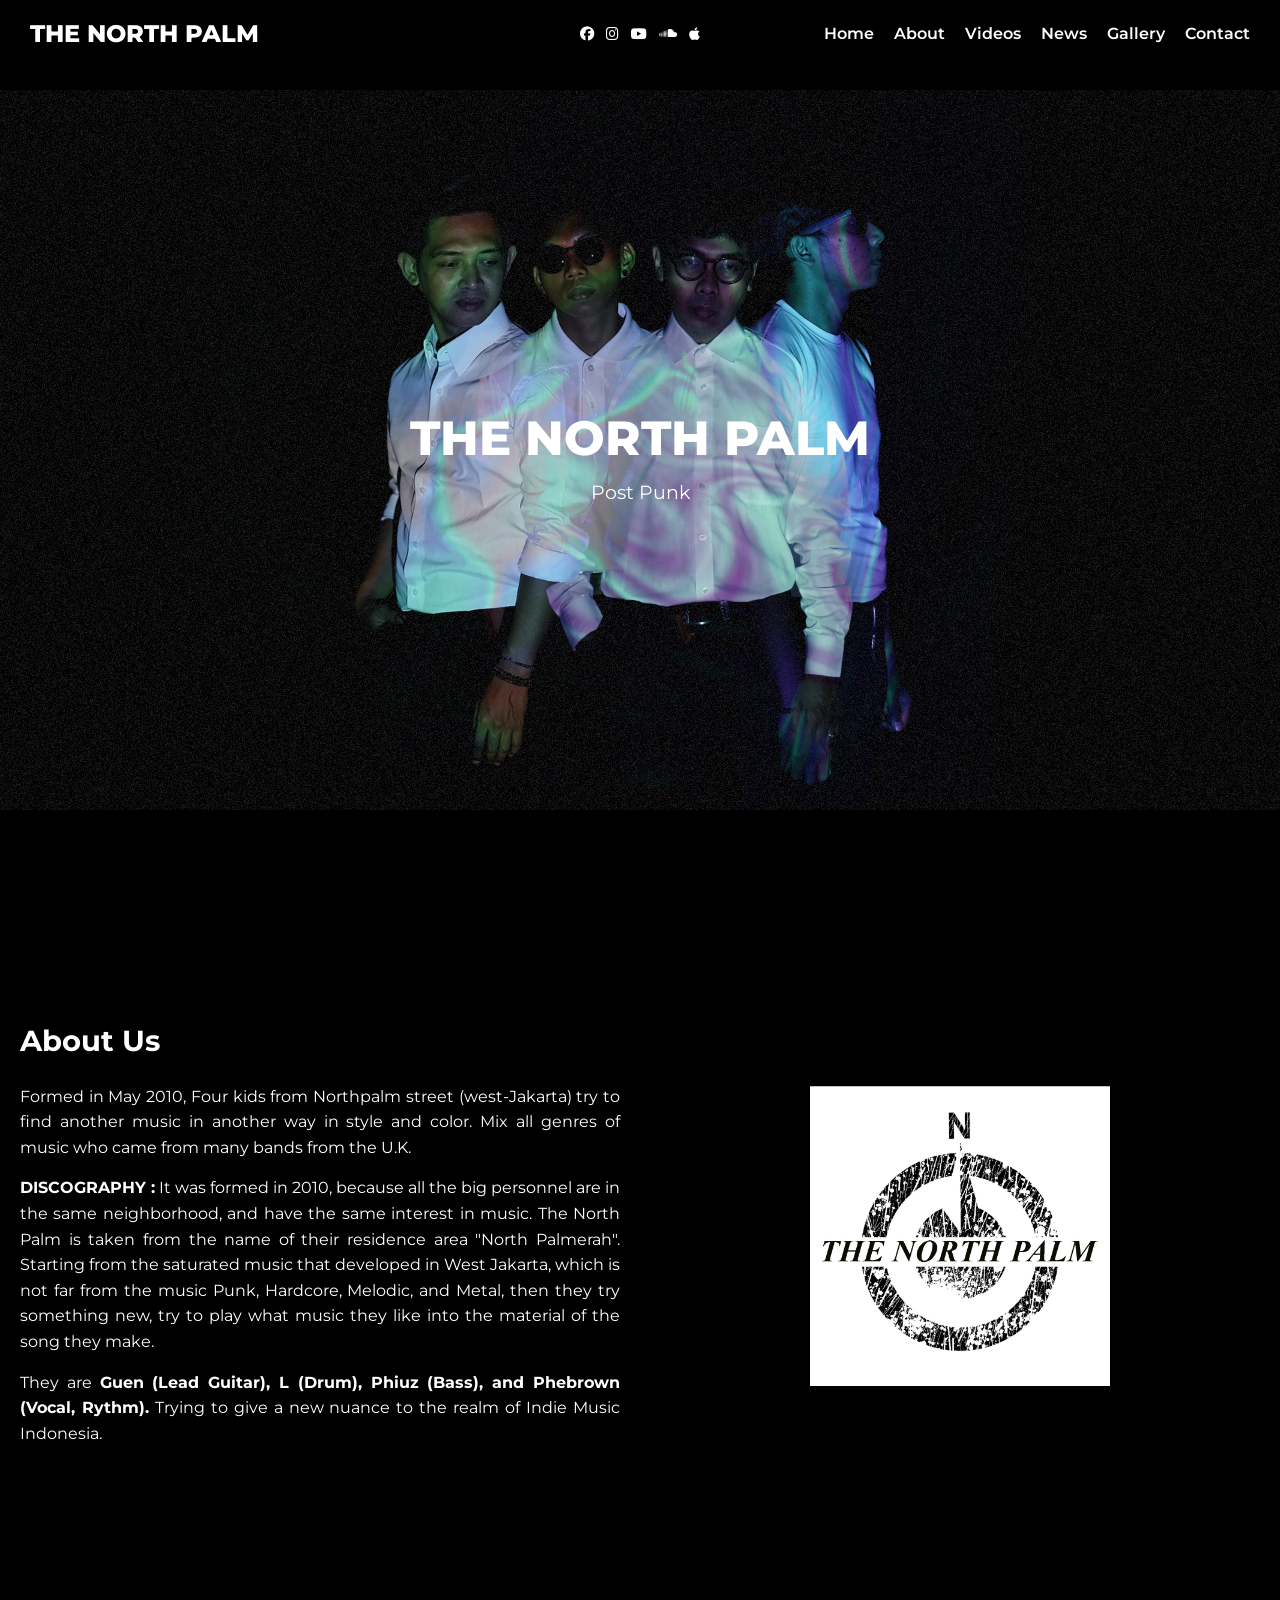
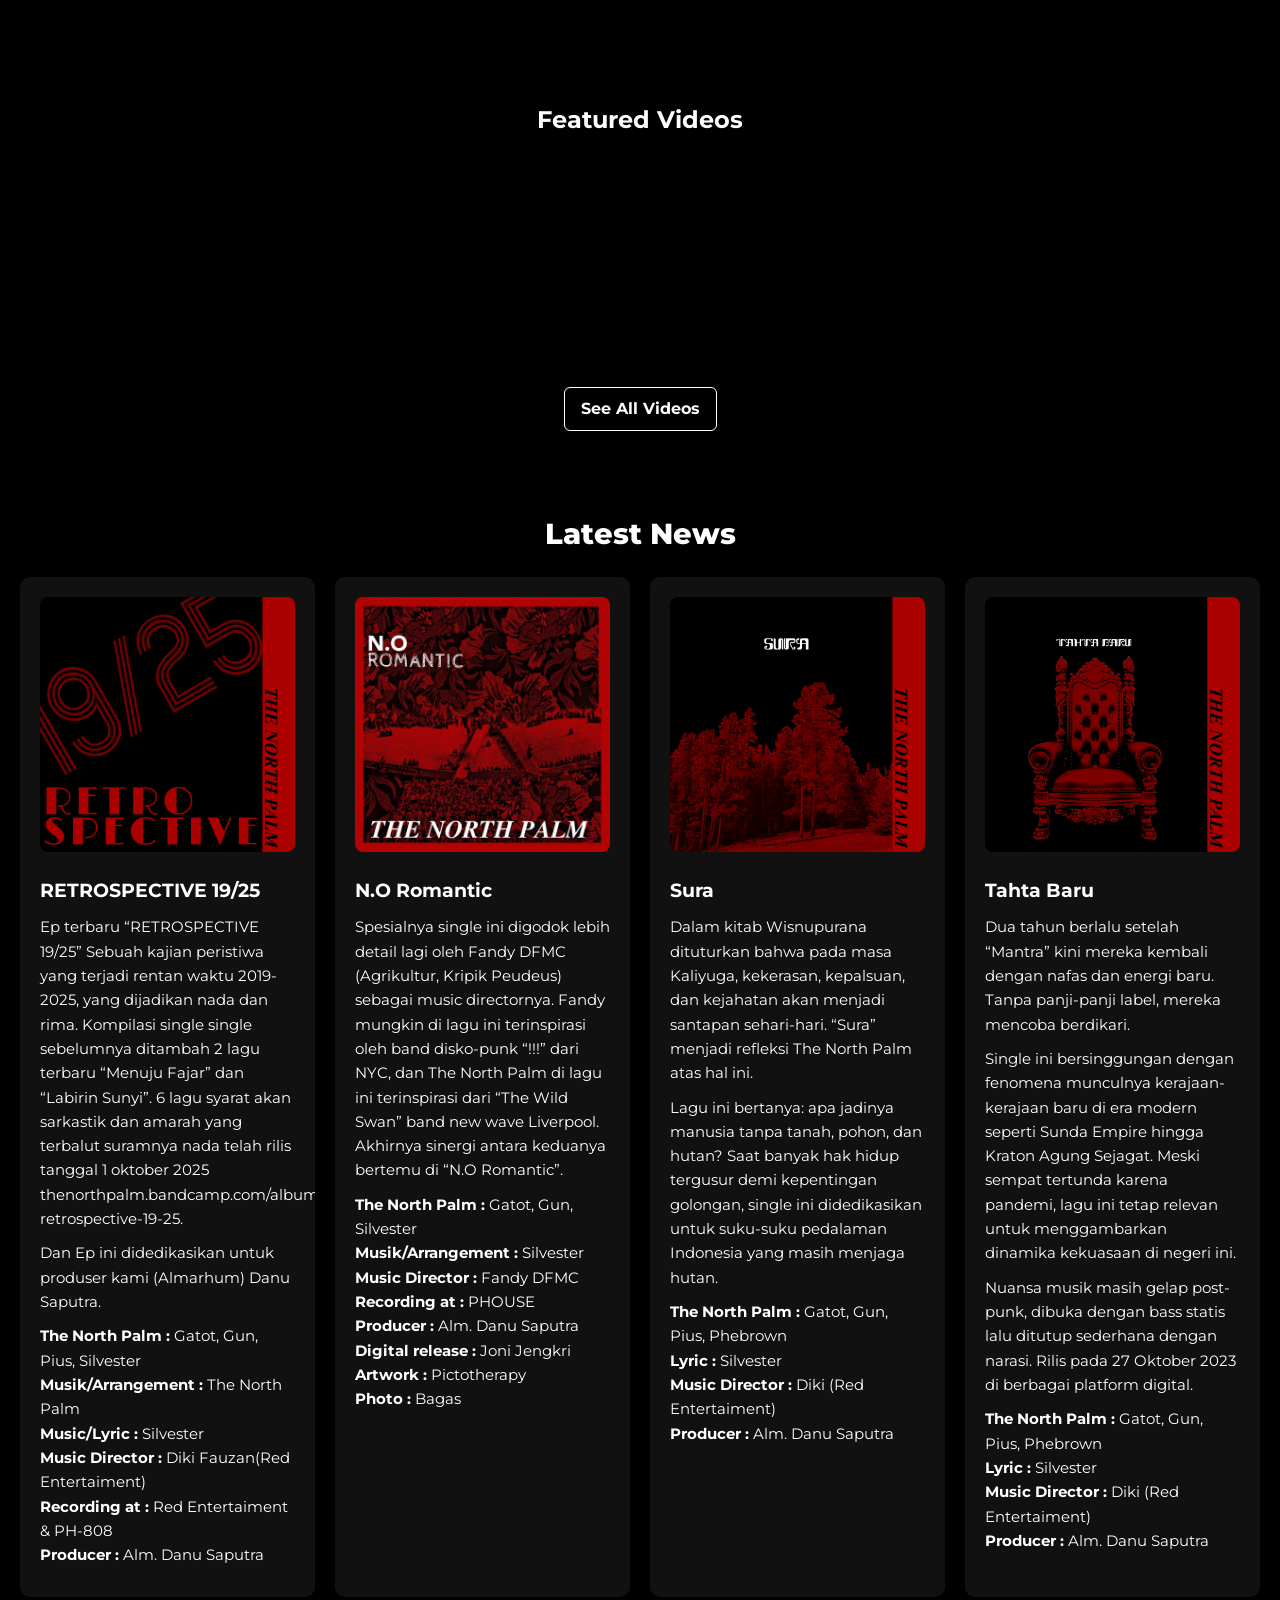
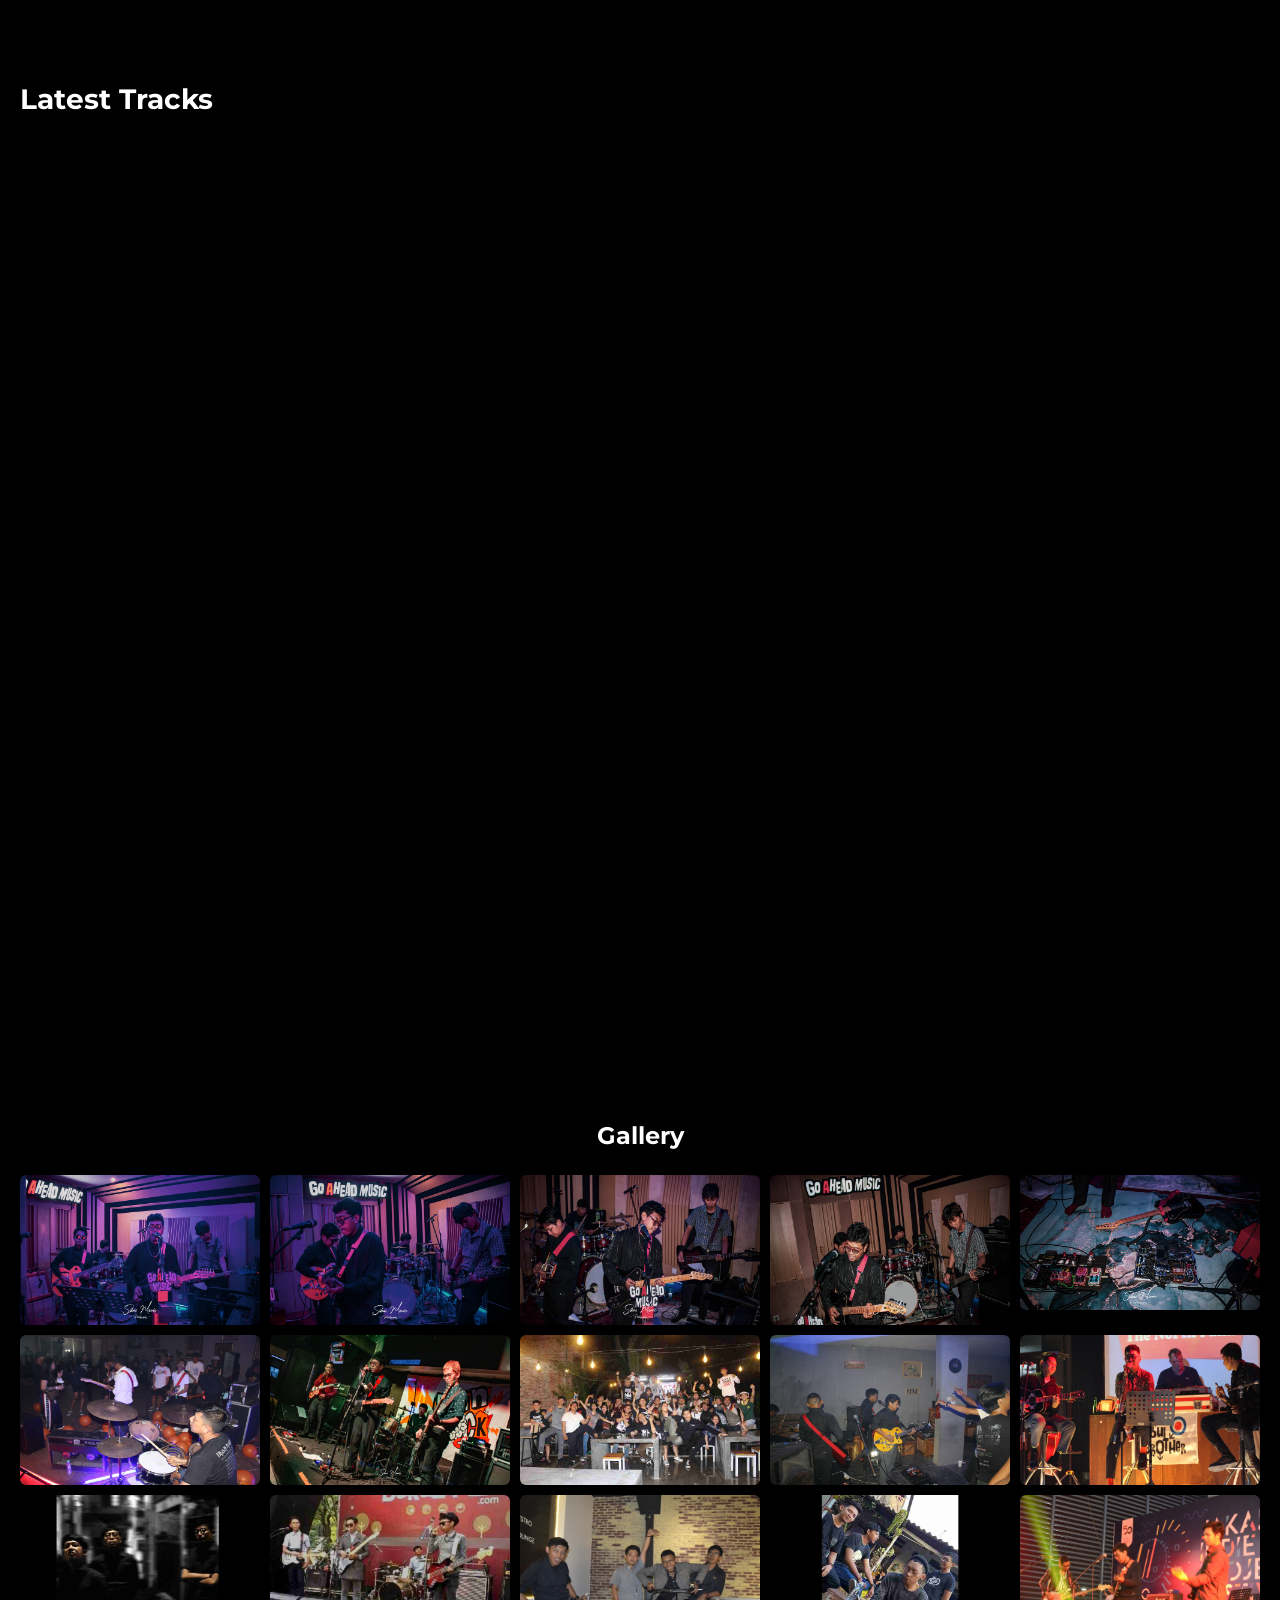
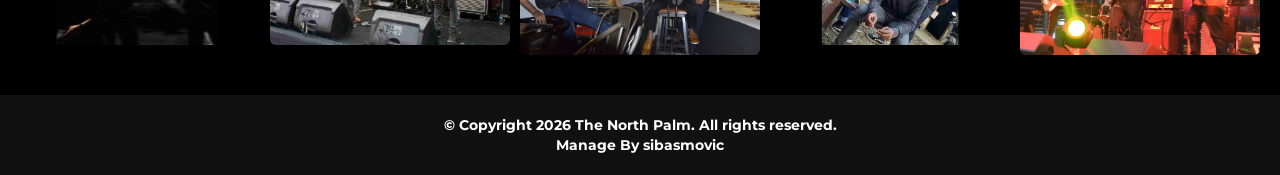
==== commit 650276aa: "Add files via upload" ====
--- a/index.html
+++ b/index.html
@@ -280,6 +280,11 @@
   <section id="gallery" class="gallery">
     <h2>Gallery</h2>
     <div class="gallery-grid">
+      <img src="assets/img/IMG_1033_800x500.jpg" alt="">
+      <img src="assets/img/IMG_1056_800x500.jpg" alt="">
+      <img src="assets/img/IMG_1088_800x500.jpg" alt="">
+      <img src="assets/img/IMG_1109_800x500.jpg" alt="">
+      <img src="assets/img/IMG_1067_800x500.jpg" alt="">
       <img src="assets/img/ORANGE_POP_(06.08.2022)_800x500.jpg" alt="">
       <img src="assets/img/Treehaus_Kemang_27.10.2024_800x500.jpg" alt="">
       <img src="assets/img/IMG_0355_800x500.JPG" alt="">
@@ -295,8 +300,8 @@
 
   <!-- Footer Section -->
   <footer class="site-footer">
-    <p>© Copyright 2025 The North Palm. All rights reserved.</p>
-    <p>Design By <a href="https://www.instagram.com/bagasadesetyo_/" target="_blank">sibasmovic</a></p>
+    <p>© Copyright 2026 The North Palm. All rights reserved.</p>
+    <p>Manage By <a href="https://www.instagram.com/bagasadesetyo_/" target="_blank">sibasmovic</a></p>
   </footer>
   
   <script src="script.js"></script>
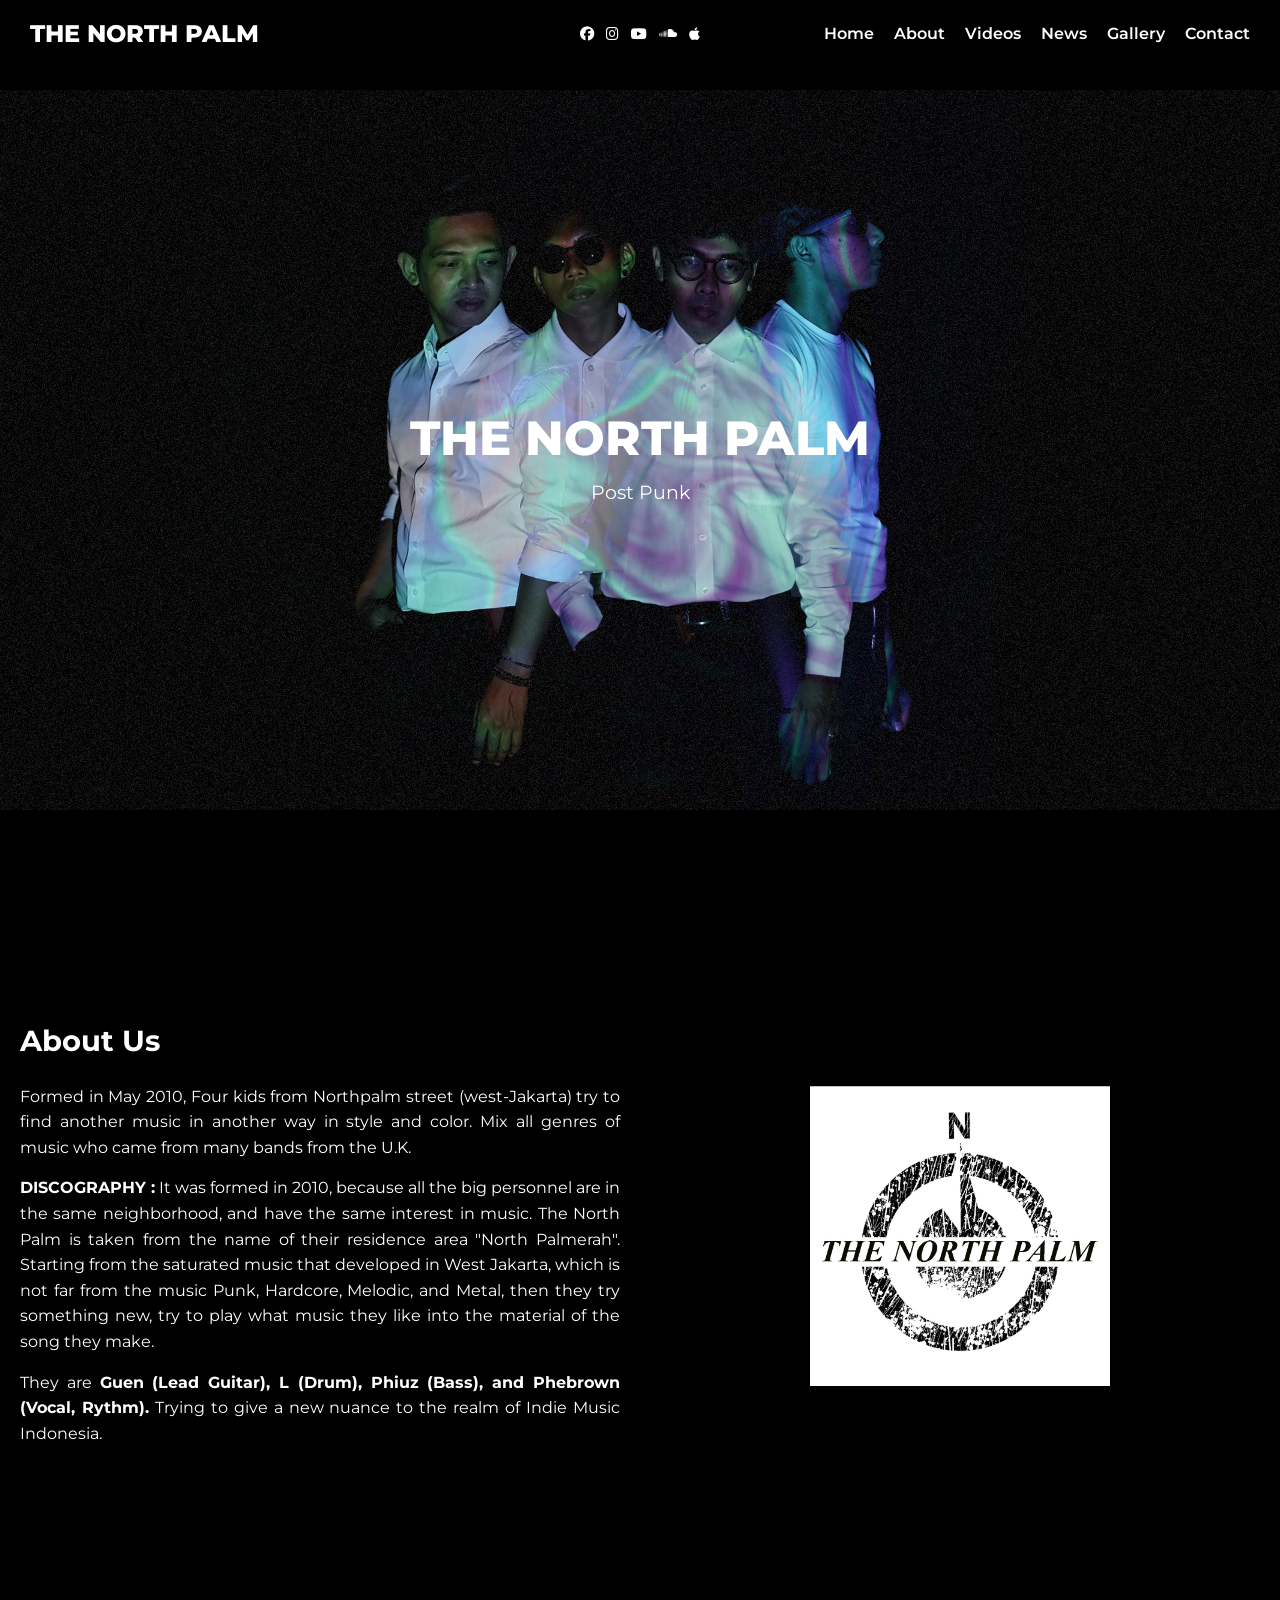
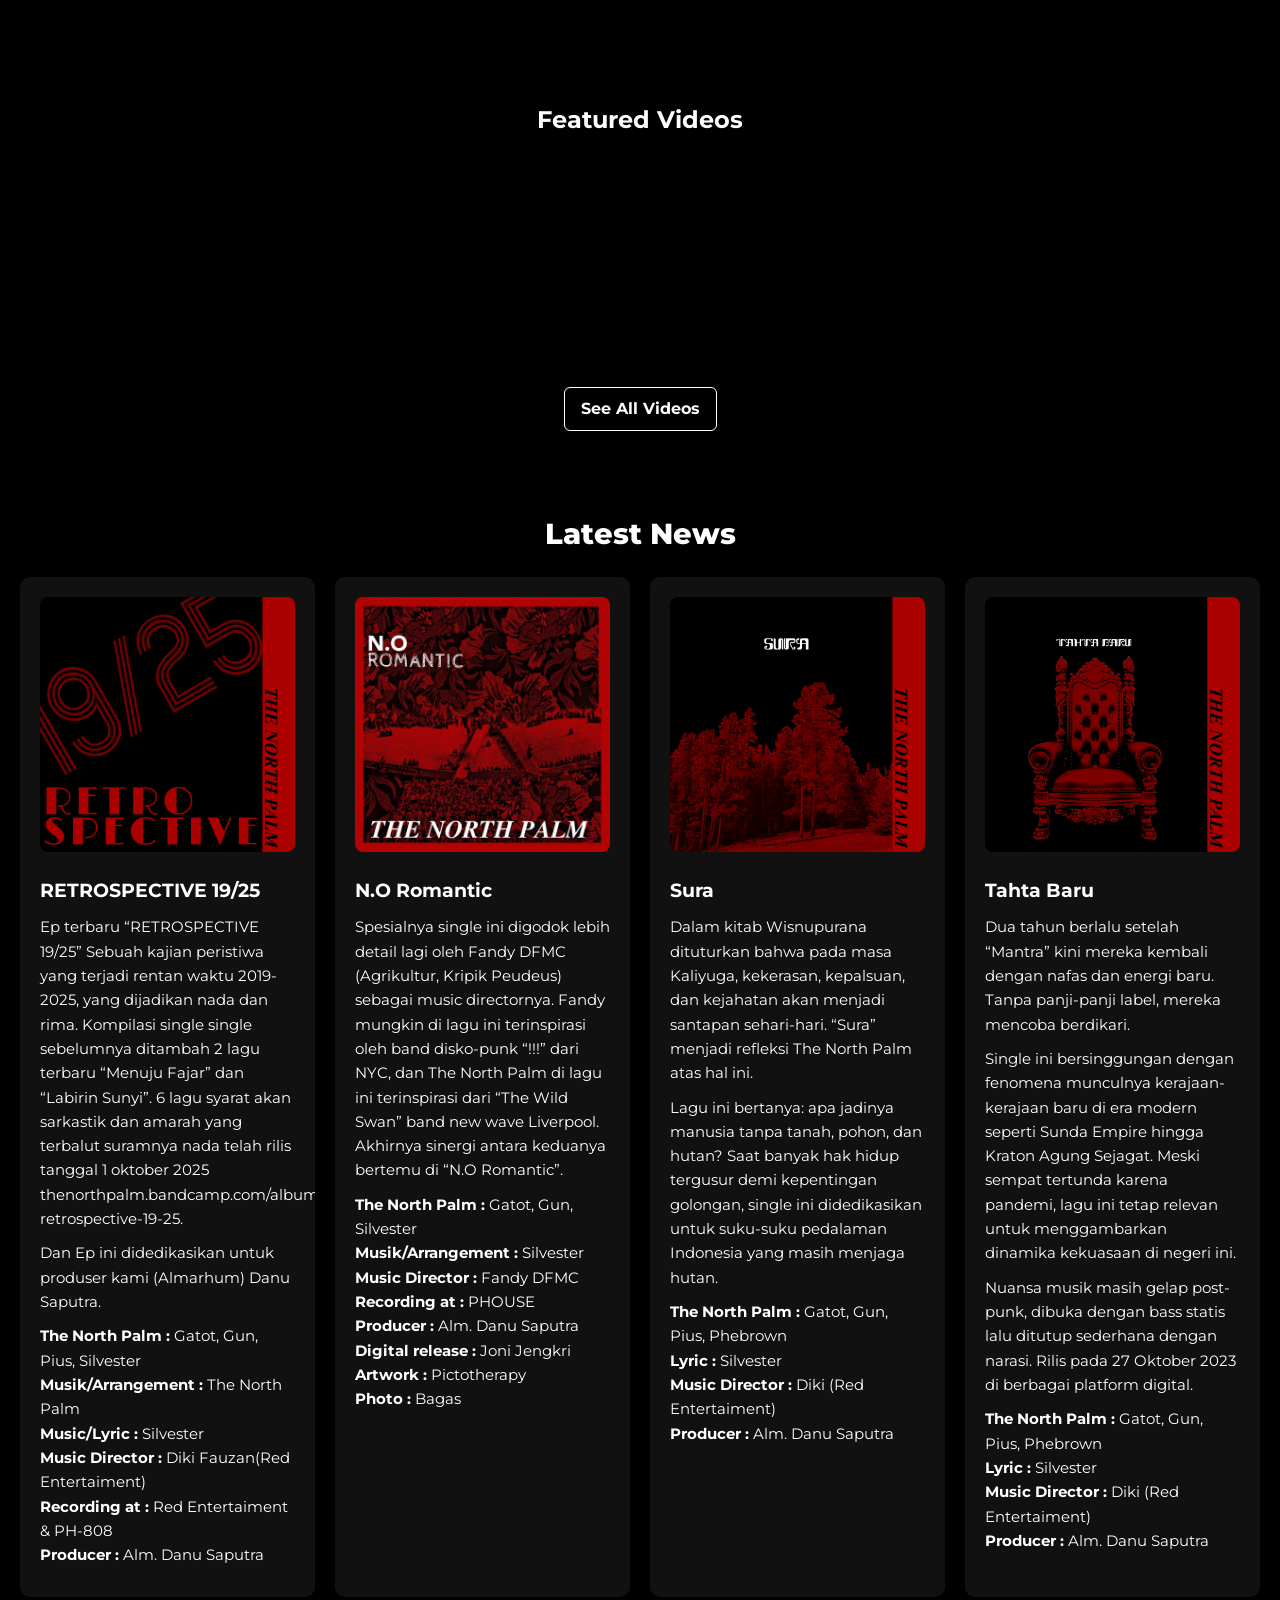
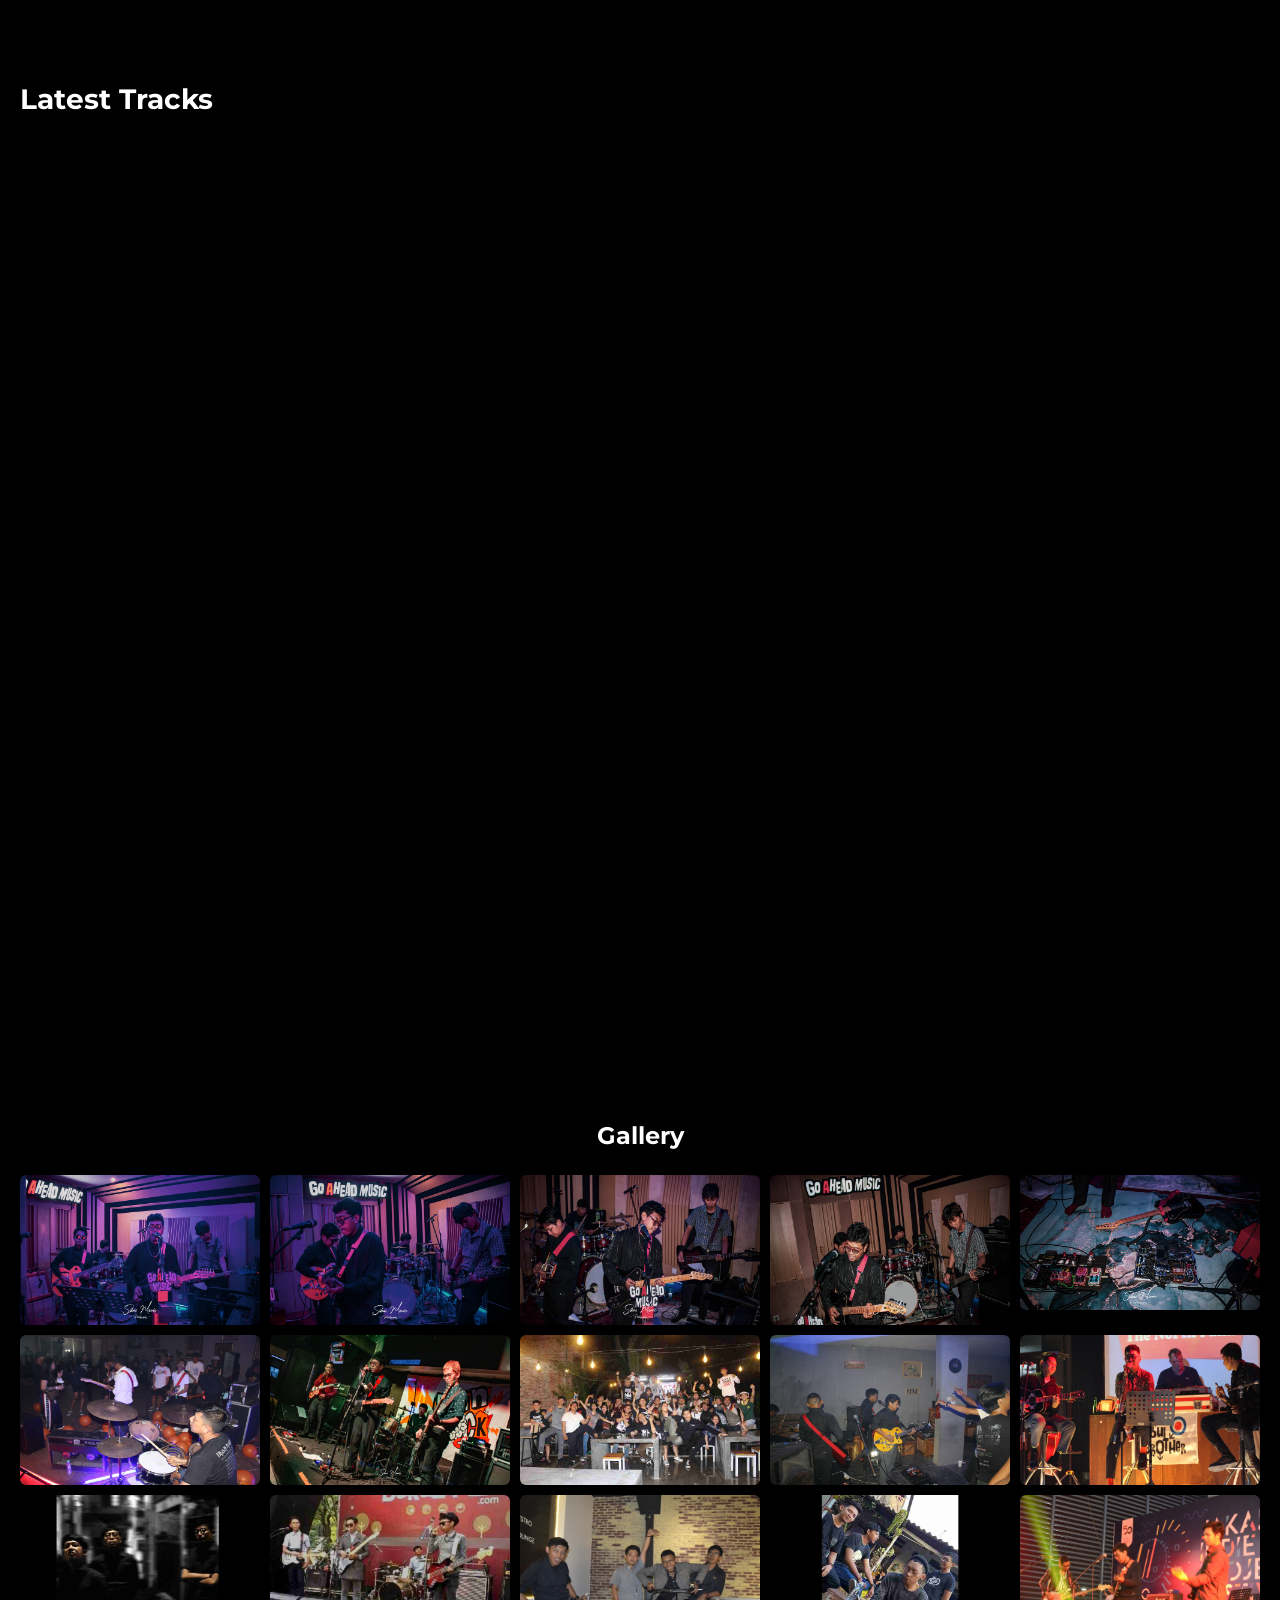
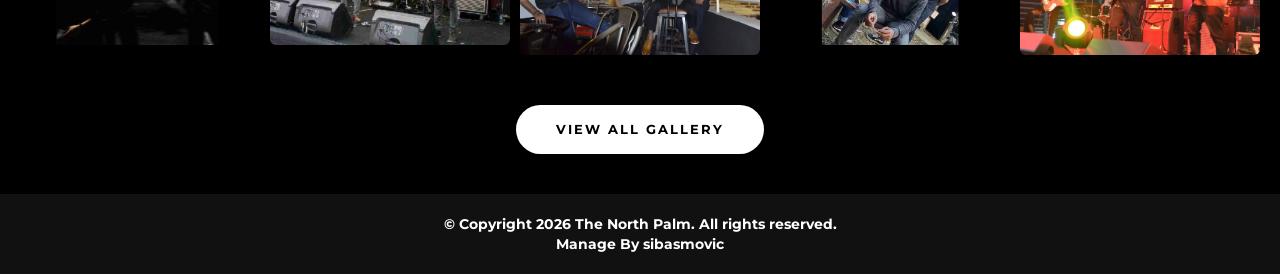
==== commit f4b110c6: "Add files via upload" ====
--- a/index.html
+++ b/index.html
@@ -296,6 +296,13 @@
       <img src="assets/img/Tnp_3_resize.jpeg" alt="">
       <img src="assets/img/Tnp_4.jpeg" alt="">
     </div>
+    
+    <div class="gallery-cta">
+      <a href="gallery.html" class="pill-button">
+        VIEW ALL GALLERY
+      </a>
+    </div>
+
   </section>
 
   <!-- Footer Section -->
--- a/style.css
+++ b/style.css
@@ -257,6 +257,46 @@
 }
 .gallery-grid img { width: 100%; border-radius: 6px; }
 
+/* ===== GALLERY CTA ===== */
+.gallery-cta {
+  margin-top: 50px;
+  text-align: center;
+}
+
+.pill-button {
+  display: inline-flex;
+  align-items: center;
+  justify-content: center;
+  min-width: 200px;
+  padding: 14px 40px;
+  border-radius: 999px;
+  background: #fff;
+  color: #000;
+  font-size: 13px;
+  font-weight: 700;
+  letter-spacing: 2px;
+  transition: all .3s ease;
+}
+
+.pill-button:hover {
+  background: #eaeaea;
+  transform: translateY(-2px);
+}
+
+/* Mobile */
+@media (max-width: 768px) {
+  .gallery-cta {
+    margin-top: 40px;
+  }
+
+  .pill-button {
+    width: 85%;
+    padding: 16px 0;
+    font-size: 14px;
+  }
+}
+
+
 /* FOOTER */
 .site-footer {
   background: #111;
@@ -376,4 +416,72 @@
   .site-footer {
     font-size: 0.8rem;
   }
+
+  /* View All Gallery Button */
+.see-all-gallery {
+  display: inline-block;
+  margin: 30px auto 0;
+  padding: 10px 26px;
+  border: 1px solid #fff;
+  border-radius: 6px;
+  font-weight: bold;
+  letter-spacing: 1px;
+  text-align: center;
+  transition: 0.3s;
+}
+
+.see-all-gallery:hover {
+  background: #fff;
+  color: #000;
+}
+
+/* Mobile */
+@media (max-width: 768px) {
+  .see-all-gallery {
+    display: block;
+    width: 80%;
+    margin: 20px auto 0;
+    padding: 12px 0;
+    font-size: 1rem;
+  }
+}
+
+/* ===== PILL BUTTON (GLOBAL) ===== */
+.pill-button {
+  display: inline-flex;
+  justify-content: center;
+  align-items: center;
+  min-width: 180px;
+  padding: 12px 36px;
+  border-radius: 999px;
+  background: #fff;
+  color: #000;
+  font-size: 13px;
+  font-weight: bold;
+  letter-spacing: 2px;
+  border: none;
+  cursor: pointer;
+  transition: all .25s ease;
+}
+
+.pill-button:hover {
+  background: #eaeaea;
+}
+
+/* Center helper (optional) */
+.pill-center {
+  text-align: center;
+  margin-top: 50px;
+}
+
+/* Mobile */
+@media (max-width: 768px) {
+  .pill-button {
+    width: 80%;
+    padding: 14px 0;
+    font-size: 14px;
+  }
+}
+
+
 }
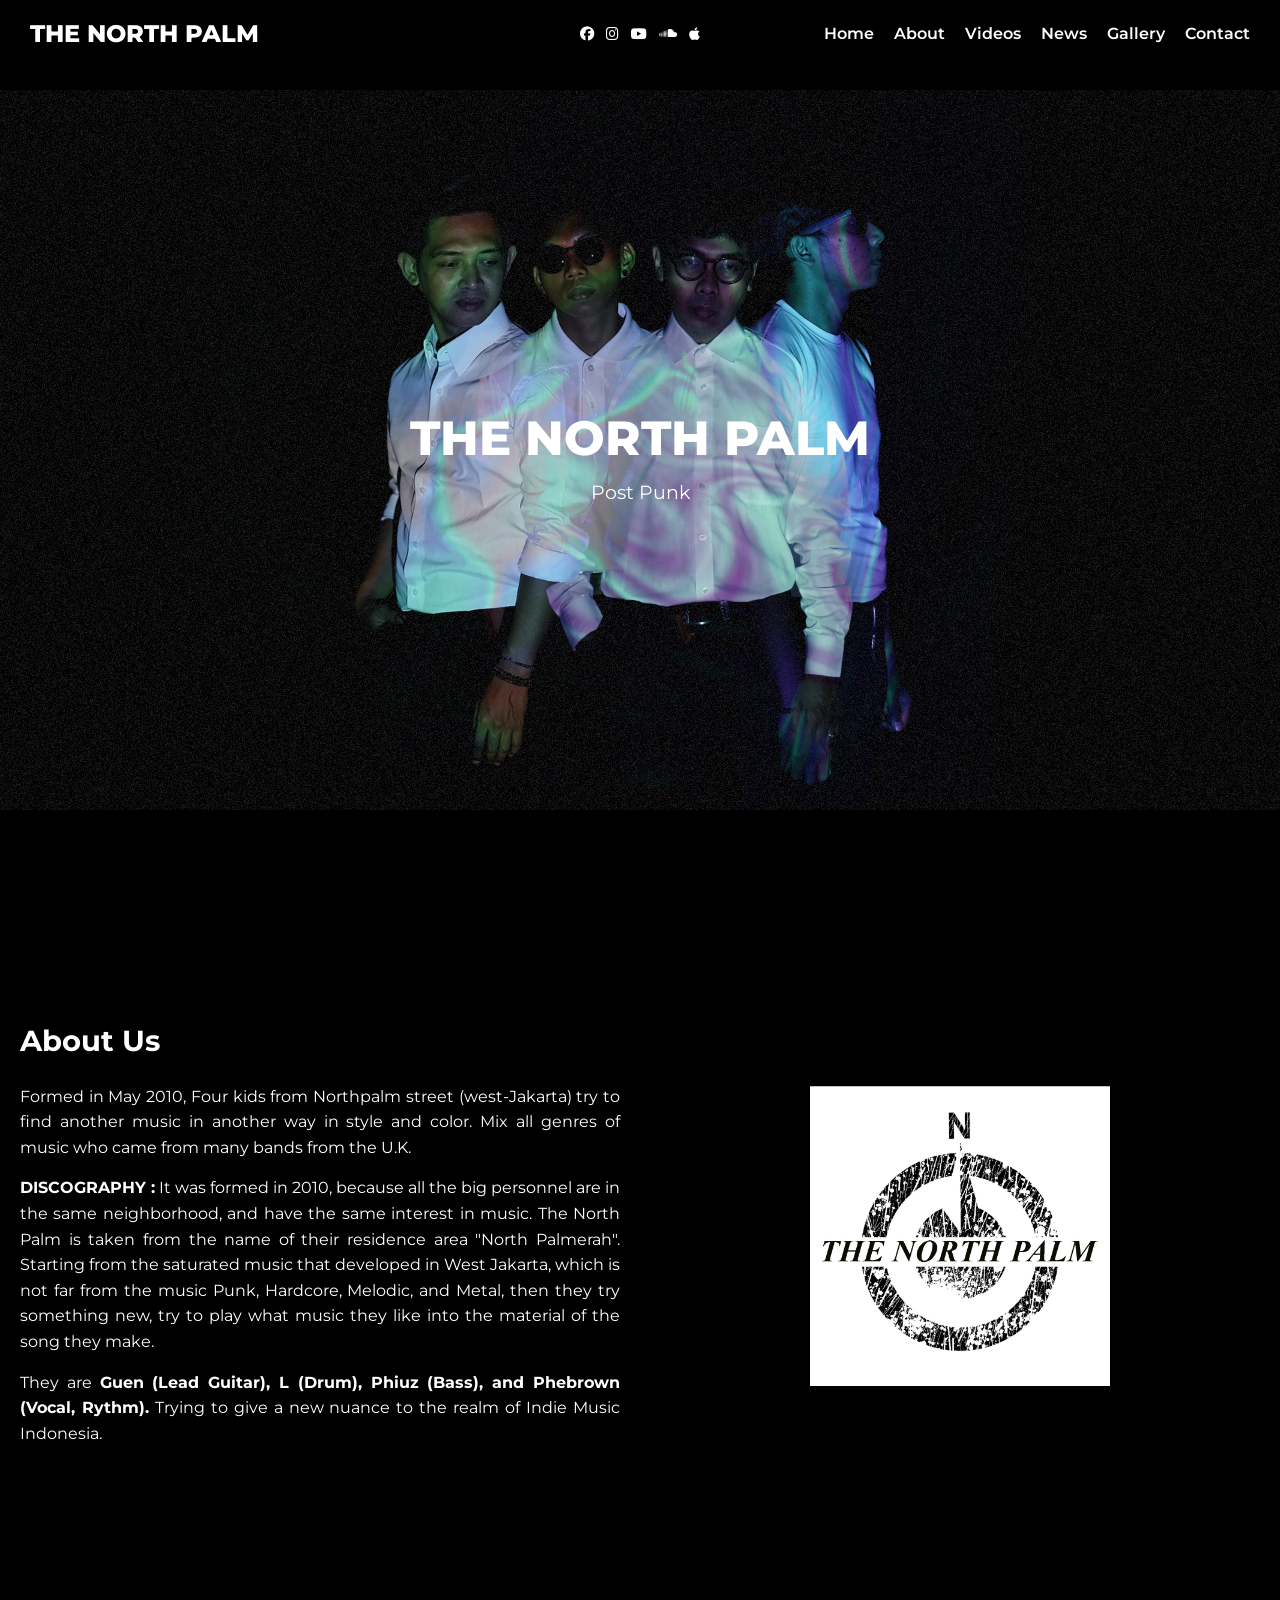
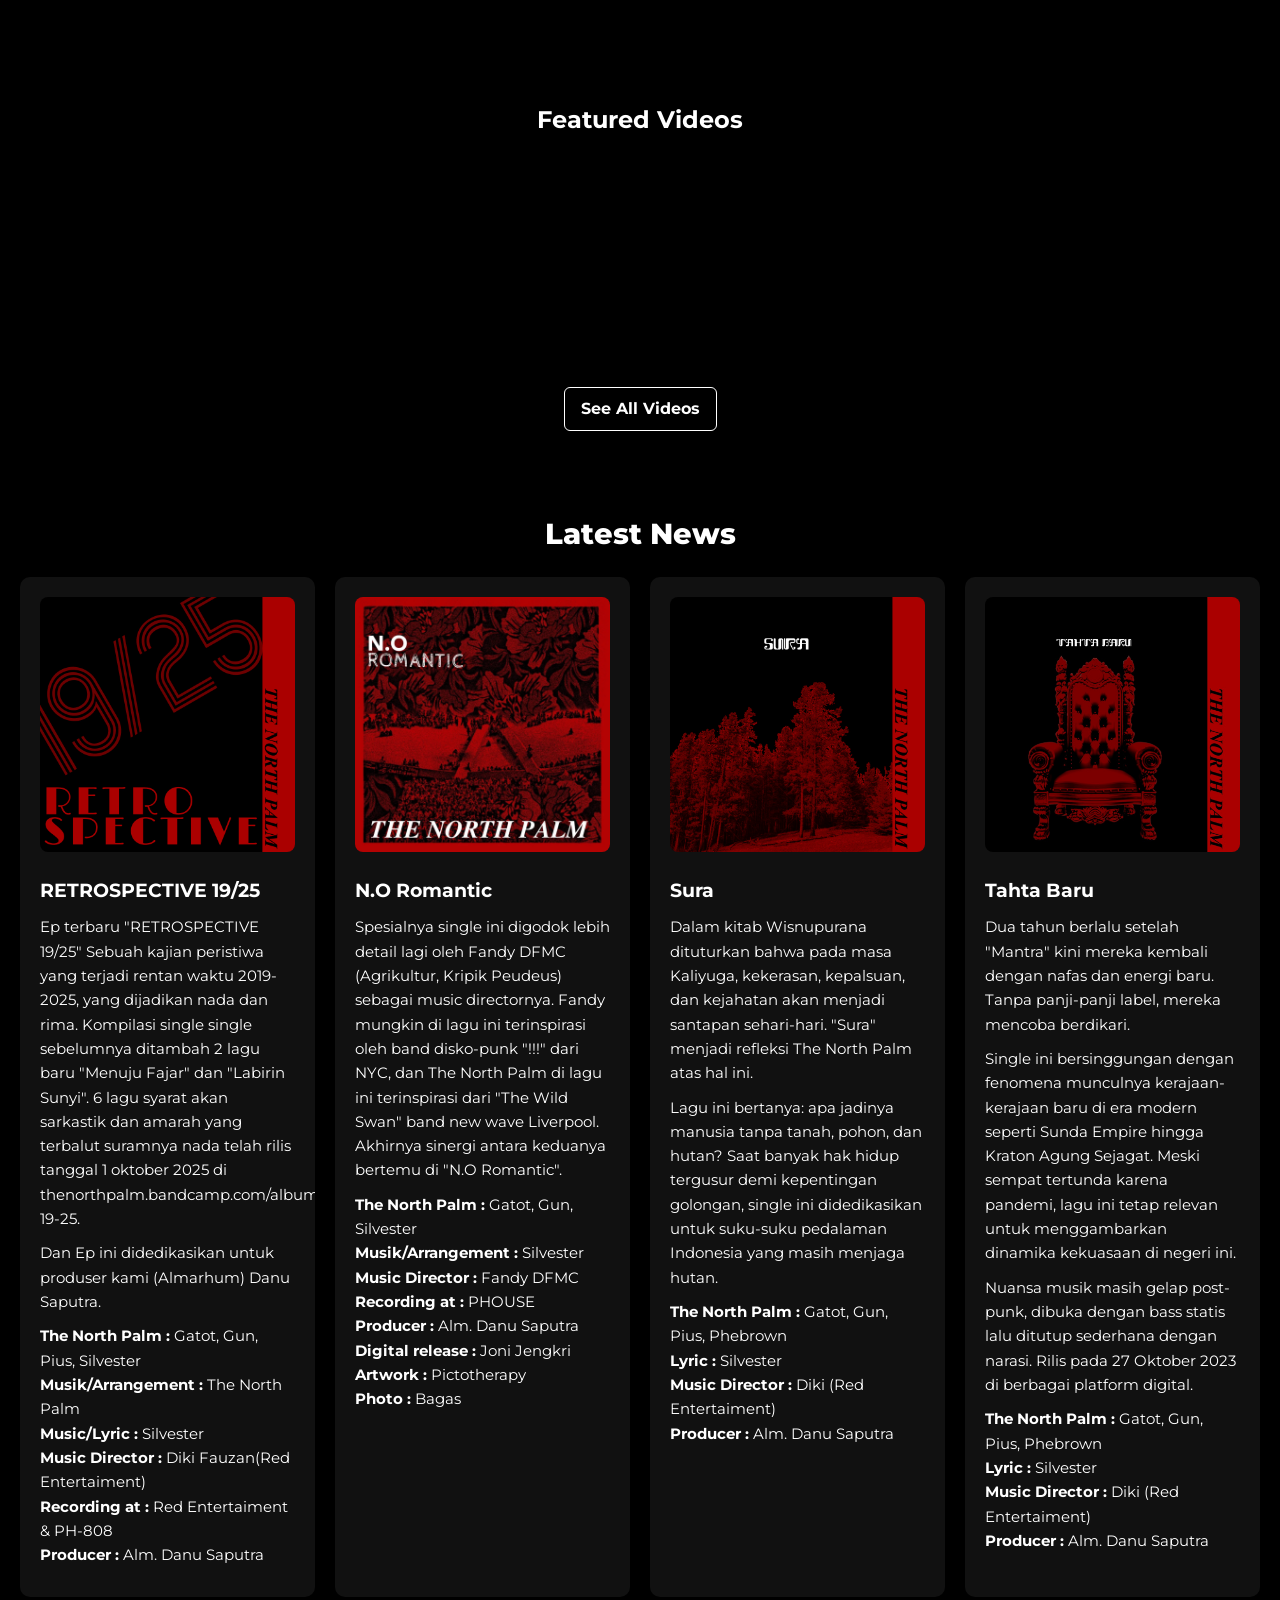
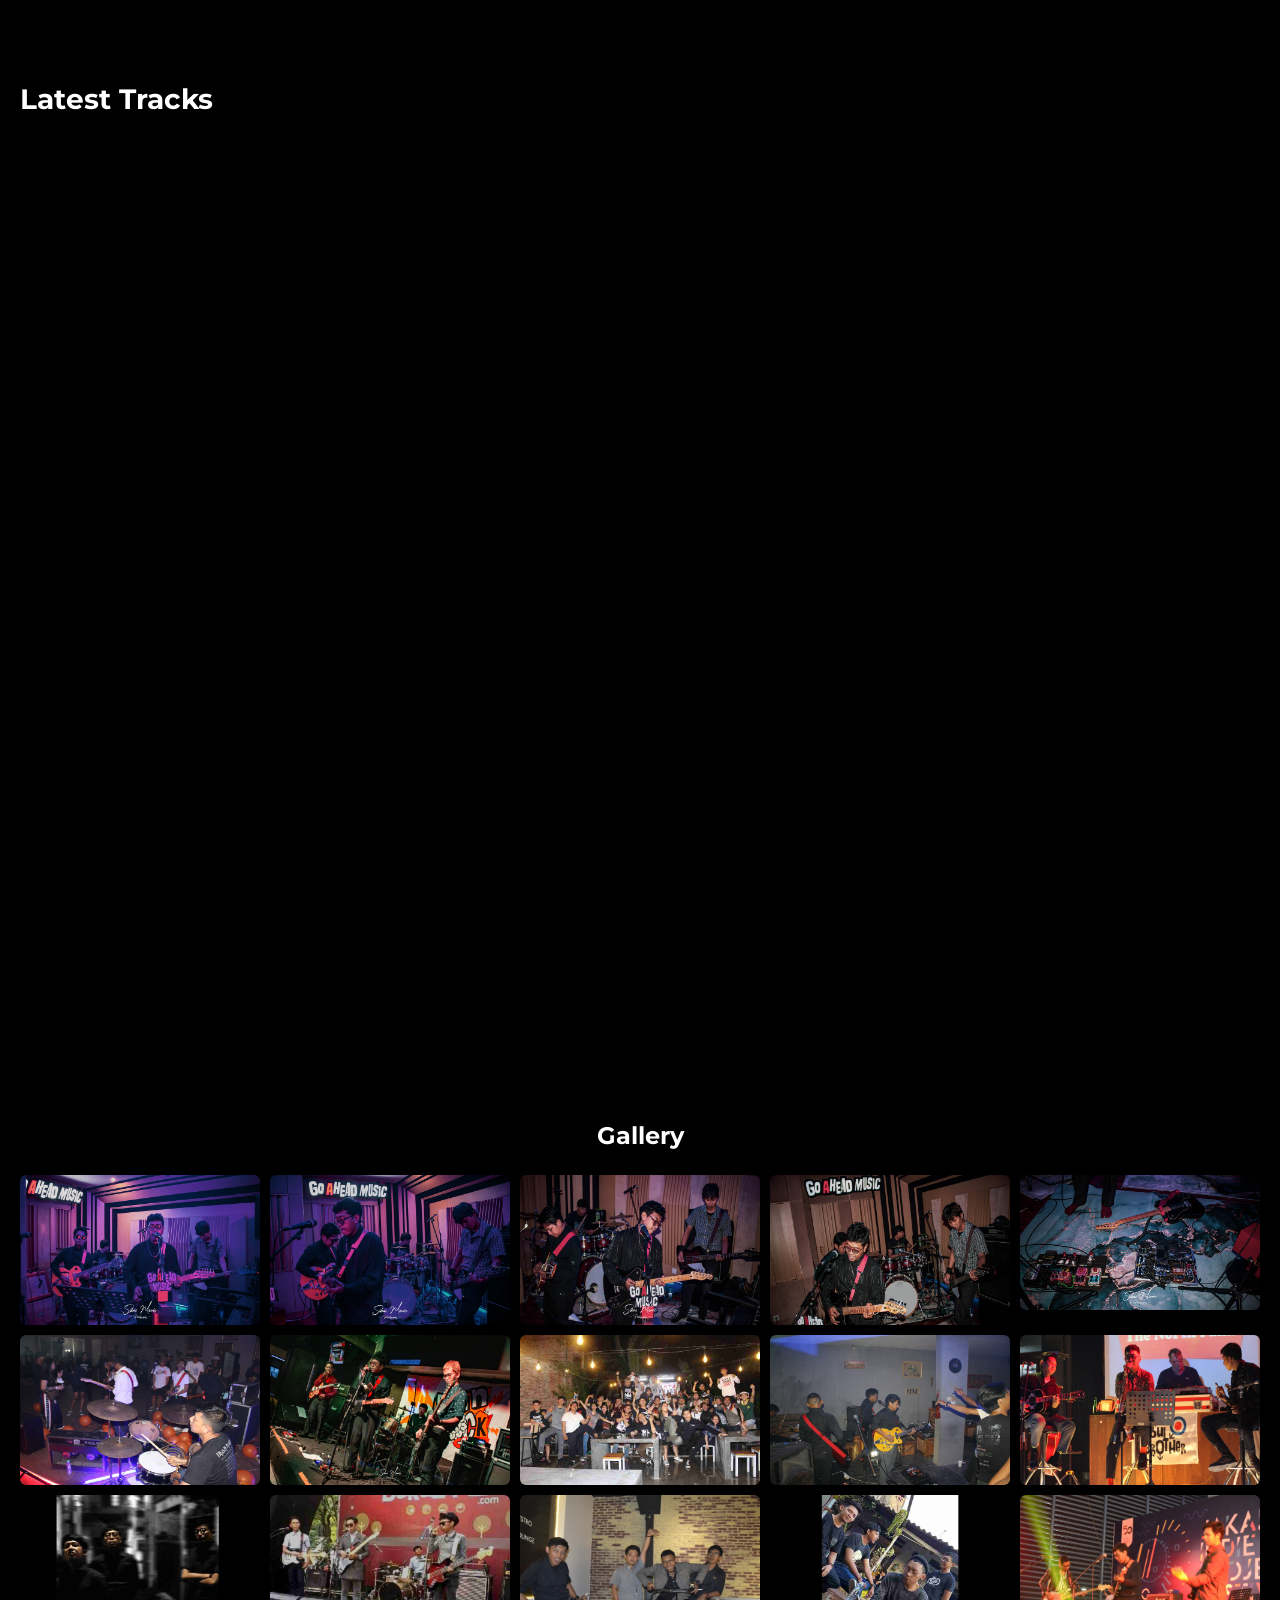
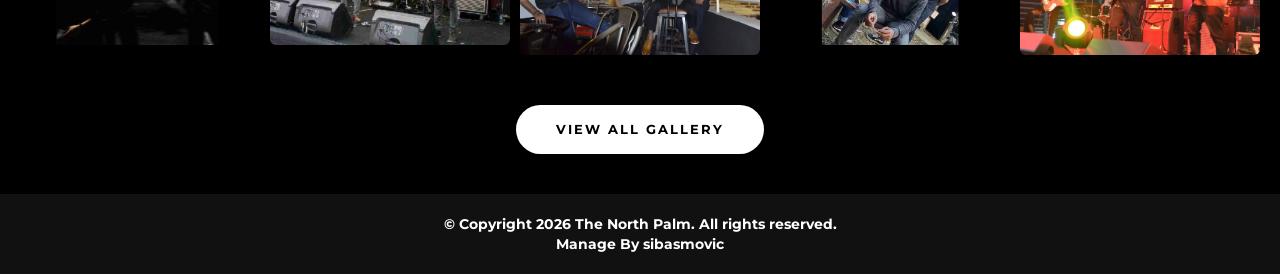
==== commit 9edaba79: "fix: improve website stability, SEO, and content maintenance" ====
--- a/index.html
+++ b/index.html
@@ -3,7 +3,6 @@
 <head>
   <meta charset="UTF-8" />
   <meta name="viewport" content="width=device-width, initial-scale=1.0" />
-  <title>The North Palm</title>
   <link rel="icon" type="image/png" sizes="64x64" href="assets/img/logo_TNP_64x64.png">
   <link rel="stylesheet" href="style.css" />
   <link rel="preconnect" href="https://fonts.googleapis.com">
@@ -88,11 +87,11 @@
     <div class="logo">THE NORTH PALM</div>
 
     <div class="socials">
-      <a href="https://www.facebook.com/thenorthpalm/" target="_blank"><i class="fab fa-facebook"></i></a>
-      <a href="https://www.instagram.com/thenorthpalm/" target="_blank"><i class="fab fa-instagram"></i></a>
-      <a href="https://www.youtube.com/@thenorthpalmofficial1372/videos" target="_blank"><i class="fab fa-youtube"></i></a>
-      <a href="https://soundcloud.com/thenorthpalm" target="_blank"><i class="fab fa-soundcloud"></i></a>
-      <a href="https://music.apple.com/us/artist/the-north-palm/1245611151" target="_blank"><i class="fab fa-apple"></i></a>
+      <a href="https://www.facebook.com/thenorthpalm/" target="_blank" rel="noopener noreferrer"><i class="fab fa-facebook"></i></a>
+      <a href="https://www.instagram.com/thenorthpalm/" target="_blank" rel="noopener noreferrer"><i class="fab fa-instagram"></i></a>
+      <a href="https://www.youtube.com/@thenorthpalmofficial1372/videos" target="_blank" rel="noopener noreferrer"><i class="fab fa-youtube"></i></a>
+      <a href="https://soundcloud.com/thenorthpalm" target="_blank" rel="noopener noreferrer"><i class="fab fa-soundcloud"></i></a>
+      <a href="https://music.apple.com/us/artist/the-north-palm/1245611151" target="_blank" rel="noopener noreferrer"><i class="fab fa-apple"></i></a>
     </div>
 
     <nav id="navbar">
@@ -102,7 +101,7 @@
         <li><a href="#videos">Videos</a></li>
         <li><a href="#news">News</a></li>
         <li><a href="#gallery">Gallery</a></li>
-        <li><a href="https://wa.me/6281818972010?text=Halo%2C%20saya%20tertarik%20untuk%20kerjasama%20bisnis%20dengan%20Band%20The%20North%20Palm." target="_blank">Contact</a></li>
+        <li><a href="https://wa.me/6281818972010?text=Halo%2C%20saya%20tertarik%20untuk%20kerjasama%20bisnis%20dengan%20Band%20The%20North%20Palm." target="_blank" rel="noopener noreferrer">Contact</a></li>
       </ul>
     </nav>
 
@@ -152,7 +151,7 @@
     </div>    
 
       <a href="https://www.youtube.com/@thenorthpalmofficial1372/videos" 
-        class="see-all-videos" target="_blank">
+        class="see-all-videos" target="_blank" rel="noopener noreferrer">
         See All Videos
       </a>
   </section>
@@ -163,17 +162,16 @@
     <div class="news-cards">
       
       <div class="card">
-        <img src="assets/img/19_25.jpeg" alt="RETROSPECTIVE 19/25" />
+        <img src="assets/img/19_25.jpeg" alt="Album artwork for Retrospective 19/25" loading="lazy" />
         <h3>RETROSPECTIVE 19/25</h3>
 
         <p>
           Ep terbaru
-          “RETROSPECTIVE 19/25”
+          "RETROSPECTIVE 19/25"
           Sebuah kajian peristiwa yang terjadi  rentan waktu 2019-2025, yang  dijadikan nada dan rima. 
-          Kompilasi single single sebelumnya ditambah 2 lagu terbaru “Menuju Fajar” dan “Labirin Sunyi”. 
-          6 lagu syarat akan sarkastik dan amarah yang terbalut suramnya nada telah rilis tanggal 1 oktober 2025 
-          thenorthpalm.bandcamp.com/album/
-          retrospective-19-25. 
+          Kompilasi single single sebelumnya ditambah 2 lagu baru "Menuju Fajar" dan "Labirin Sunyi". 
+          6 lagu syarat akan sarkastik dan amarah yang terbalut suramnya nada telah rilis tanggal 1 oktober 2025 di 
+          <a href="https://thenorthpalm.bandcamp.com/album/retrospective-19-25" target="_blank" rel="noopener noreferrer">thenorthpalm.bandcamp.com/album/retrospective-19-25</a>.
         </p>
         <p>Dan Ep ini didedikasikan untuk  produser kami (Almarhum) Danu Saputra. </p>
 
@@ -186,16 +184,16 @@
       </div>
       
       <div class="card">
-        <img src="assets/img/N.O_Romantic.jpeg" alt="N.O Romantic" />
+        <img src="assets/img/N.O_Romantic.jpeg" alt="Album artwork for N.O Romantic single" loading="lazy" />
         <h3>N.O Romantic</h3>
 
         <p>
           Spesialnya single ini digodok lebih detail lagi oleh Fandy DFMC 
           (Agrikultur, Kripik Peudeus) sebagai music directornya. 
-          Fandy mungkin di lagu ini terinspirasi oleh band disko-punk “!!!” dari NYC, 
-          dan The North Palm di lagu ini terinspirasi dari “The Wild Swan” 
+          Fandy mungkin di lagu ini terinspirasi oleh band disko-punk "!!!" dari NYC, 
+          dan The North Palm di lagu ini terinspirasi dari "The Wild Swan" 
           band new wave Liverpool. 
-          Akhirnya sinergi antara keduanya bertemu di “N.O Romantic”.
+          Akhirnya sinergi antara keduanya bertemu di "N.O Romantic".
         </p>
 
         <p><b>The North Palm :</b> Gatot, Gun, Silvester<br>
@@ -209,12 +207,12 @@
       </div>
 
       <div class="card">
-        <img src="assets/img/Sura.jpeg" alt="Sura">
+        <img src="assets/img/Sura.jpeg" alt="Album artwork for Sura single" loading="lazy">
         <h3>Sura</h3>
 
         <p>Dalam kitab Wisnupurana dituturkan bahwa pada masa Kaliyuga, 
             kekerasan, kepalsuan, dan kejahatan akan menjadi santapan sehari-hari. 
-            “Sura” menjadi refleksi The North Palm atas hal ini.
+            "Sura" menjadi refleksi The North Palm atas hal ini.
         </p>
         <p>Lagu ini bertanya: apa jadinya manusia tanpa tanah, pohon, dan hutan? 
             Saat banyak hak hidup tergusur demi kepentingan golongan, 
@@ -227,9 +225,9 @@
       </div>
 
       <div class="card">
-        <img src="assets/img/Tahta_Baru.jpeg" alt="Tahta Baru">
+        <img src="assets/img/Tahta_Baru.jpeg" alt="Album artwork for Tahta Baru single" loading="lazy">
         <h3>Tahta Baru</h3>
-        <p>Dua tahun berlalu setelah “Mantra” kini mereka kembali dengan nafas dan energi baru. 
+        <p>Dua tahun berlalu setelah "Mantra" kini mereka kembali dengan nafas dan energi baru. 
         Tanpa panji-panji label, mereka mencoba berdikari.</p>
         <p>Single ini bersinggungan dengan fenomena munculnya kerajaan-kerajaan baru 
         di era modern seperti Sunda Empire hingga Kraton Agung Sejagat. 
@@ -280,25 +278,25 @@
   <section id="gallery" class="gallery">
     <h2>Gallery</h2>
     <div class="gallery-grid">
-      <img src="assets/img/IMG_1033_800x500.jpg" alt="">
-      <img src="assets/img/IMG_1056_800x500.jpg" alt="">
-      <img src="assets/img/IMG_1088_800x500.jpg" alt="">
-      <img src="assets/img/IMG_1109_800x500.jpg" alt="">
-      <img src="assets/img/IMG_1067_800x500.jpg" alt="">
-      <img src="assets/img/ORANGE_POP_(06.08.2022)_800x500.jpg" alt="">
-      <img src="assets/img/Treehaus_Kemang_27.10.2024_800x500.jpg" alt="">
-      <img src="assets/img/IMG_0355_800x500.JPG" alt="">
-      <img src="assets/img/IMG_0527_800x500.jpg" alt="">
-      <img src="assets/img/IMG_6174_800x500.jpg" alt="">
-      <img src="assets/img/resize_TNP_NEWS_1.jpeg" alt="">
-      <img src="assets/img/Tnp_1_resize.jpeg" alt="">
-      <img src="assets/img/Tnp_2.jpeg" alt="">
-      <img src="assets/img/Tnp_3_resize.jpeg" alt="">
-      <img src="assets/img/Tnp_4.jpeg" alt="">
+      <img src="assets/img/IMG_1033_800x500.jpg" alt="The North Palm performing live on stage" loading="lazy">
+      <img src="assets/img/IMG_1056_800x500.jpg" alt="The North Palm live performance" loading="lazy">
+      <img src="assets/img/IMG_1088_800x500.jpg" alt="The North Palm studio session" loading="lazy">
+      <img src="assets/img/IMG_1109_800x500.jpg" alt="Behind the scenes with The North Palm" loading="lazy">
+      <img src="assets/img/IMG_1067_800x500.jpg" alt="The North Palm performing at Partai Indah 2025" loading="lazy">
+      <img src="assets/img/ORANGE_POP_(06.08.2022)_800x500.jpg" alt="The North Palm at Orange Pop Vol.3, August 2022" loading="lazy">
+      <img src="assets/img/Treehaus_Kemang_27.10.2024_800x500.jpg" alt="The North Palm at Treehaus Kemang, October 2024" loading="lazy">
+      <img src="assets/img/IMG_0355_800x500.JPG" alt="The North Palm live performance" loading="lazy">
+      <img src="assets/img/IMG_0527_800x500.jpg" alt="The North Palm at Dekat Di Beranda 2023" loading="lazy">
+      <img src="assets/img/IMG_6174_800x500.jpg" alt="The North Palm live performance" loading="lazy">
+      <img src="assets/img/resize_TNP_NEWS_1.jpeg" alt="The North Palm press photo" loading="lazy">
+      <img src="assets/img/Tnp_1_resize.jpeg" alt="The North Palm promotional photo" loading="lazy">
+      <img src="assets/img/Tnp_2.jpeg" alt="The North Palm promotional photo" loading="lazy">
+      <img src="assets/img/Tnp_3_resize.jpeg" alt="The North Palm promotional photo" loading="lazy">
+      <img src="assets/img/Tnp_4.jpeg" alt="The North Palm promotional photo" loading="lazy">
     </div>
     
     <div class="gallery-cta">
-      <a href="gallery.html" class="pill-button">
+      <a href="gallery.html" target="_blank" rel="noopener noreferrer" class="pill-button">
         VIEW ALL GALLERY
       </a>
     </div>
@@ -307,10 +305,10 @@
 
   <!-- Footer Section -->
   <footer class="site-footer">
-    <p>© Copyright 2026 The North Palm. All rights reserved.</p>
-    <p>Manage By <a href="https://www.instagram.com/bagasadesetyo_/" target="_blank">sibasmovic</a></p>
+    <p>&copy; Copyright 2026 The North Palm. All rights reserved.</p>
+    <p>Manage By <a href="https://www.instagram.com/bagasadesetyo_/" target="_blank" rel="noopener noreferrer">sibasmovic</a></p>
   </footer>
   
   <script src="script.js"></script>
 </body>
-</html>+</html>
